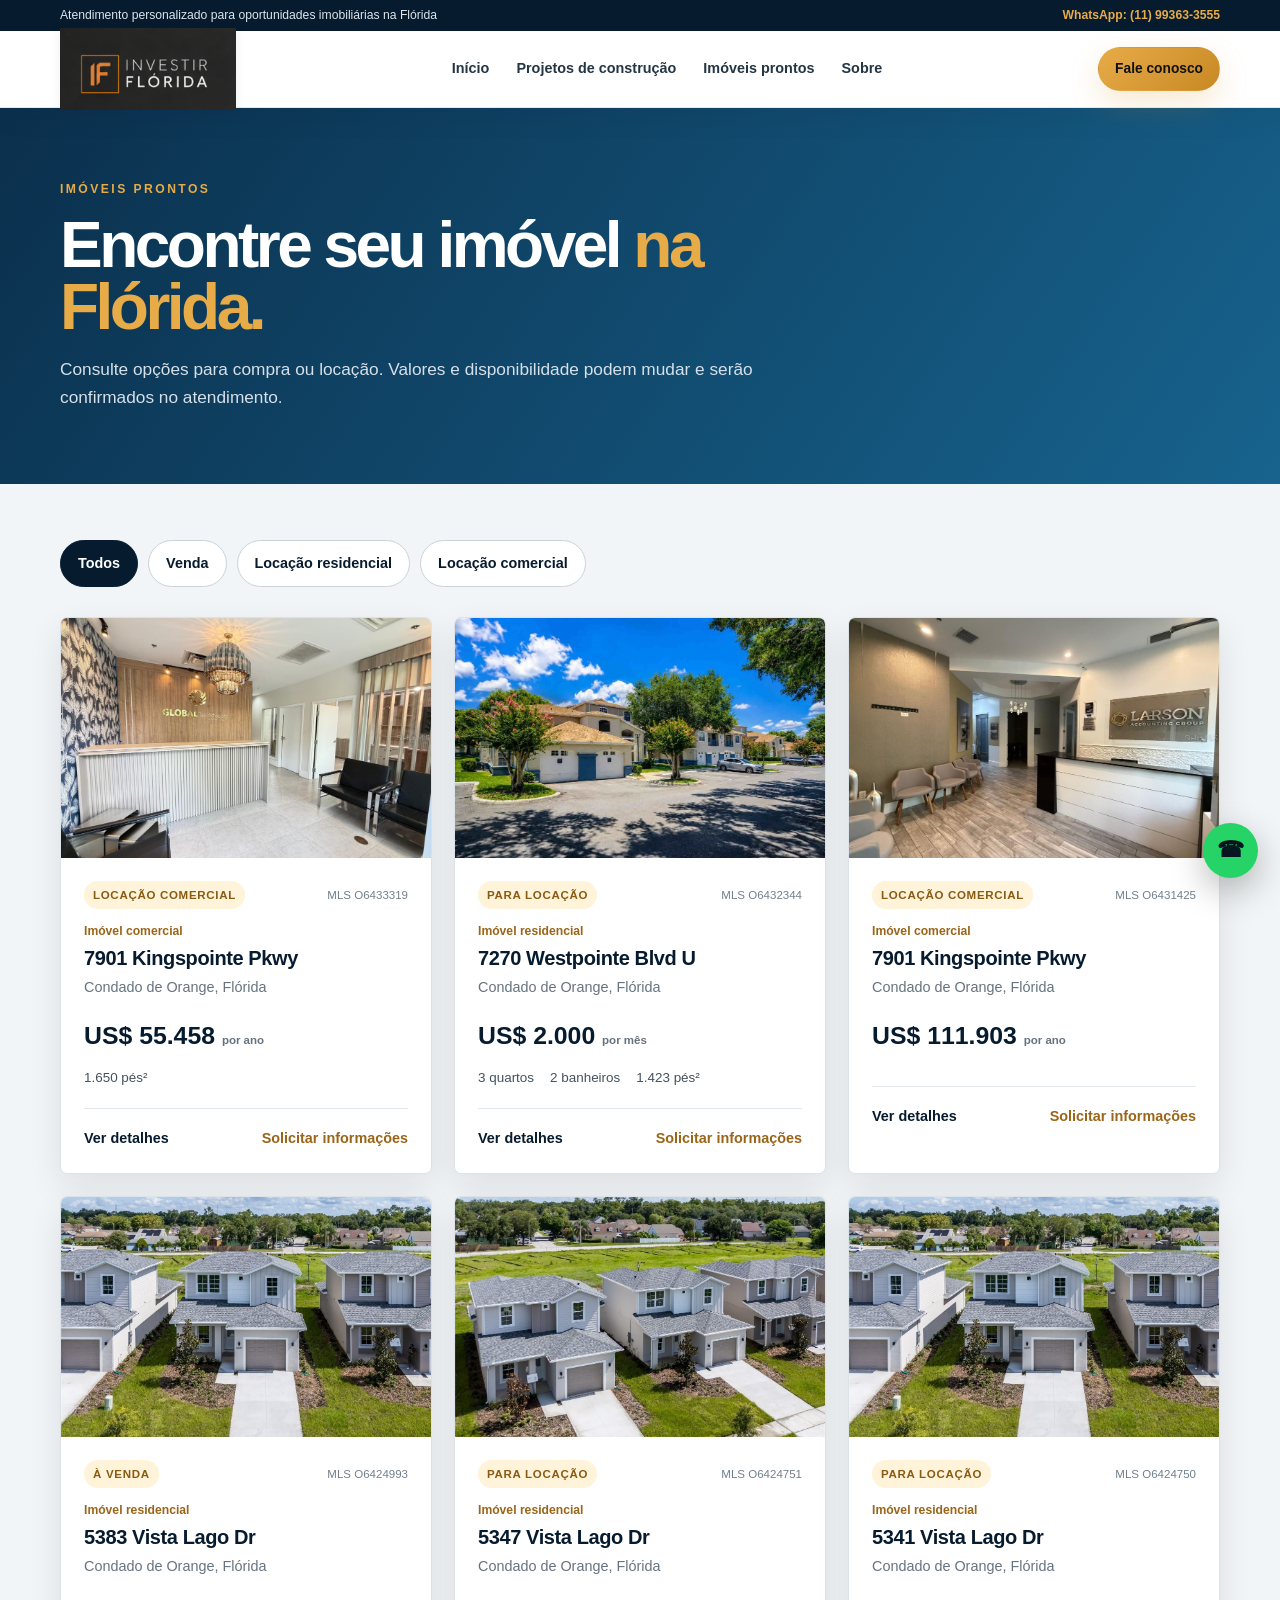
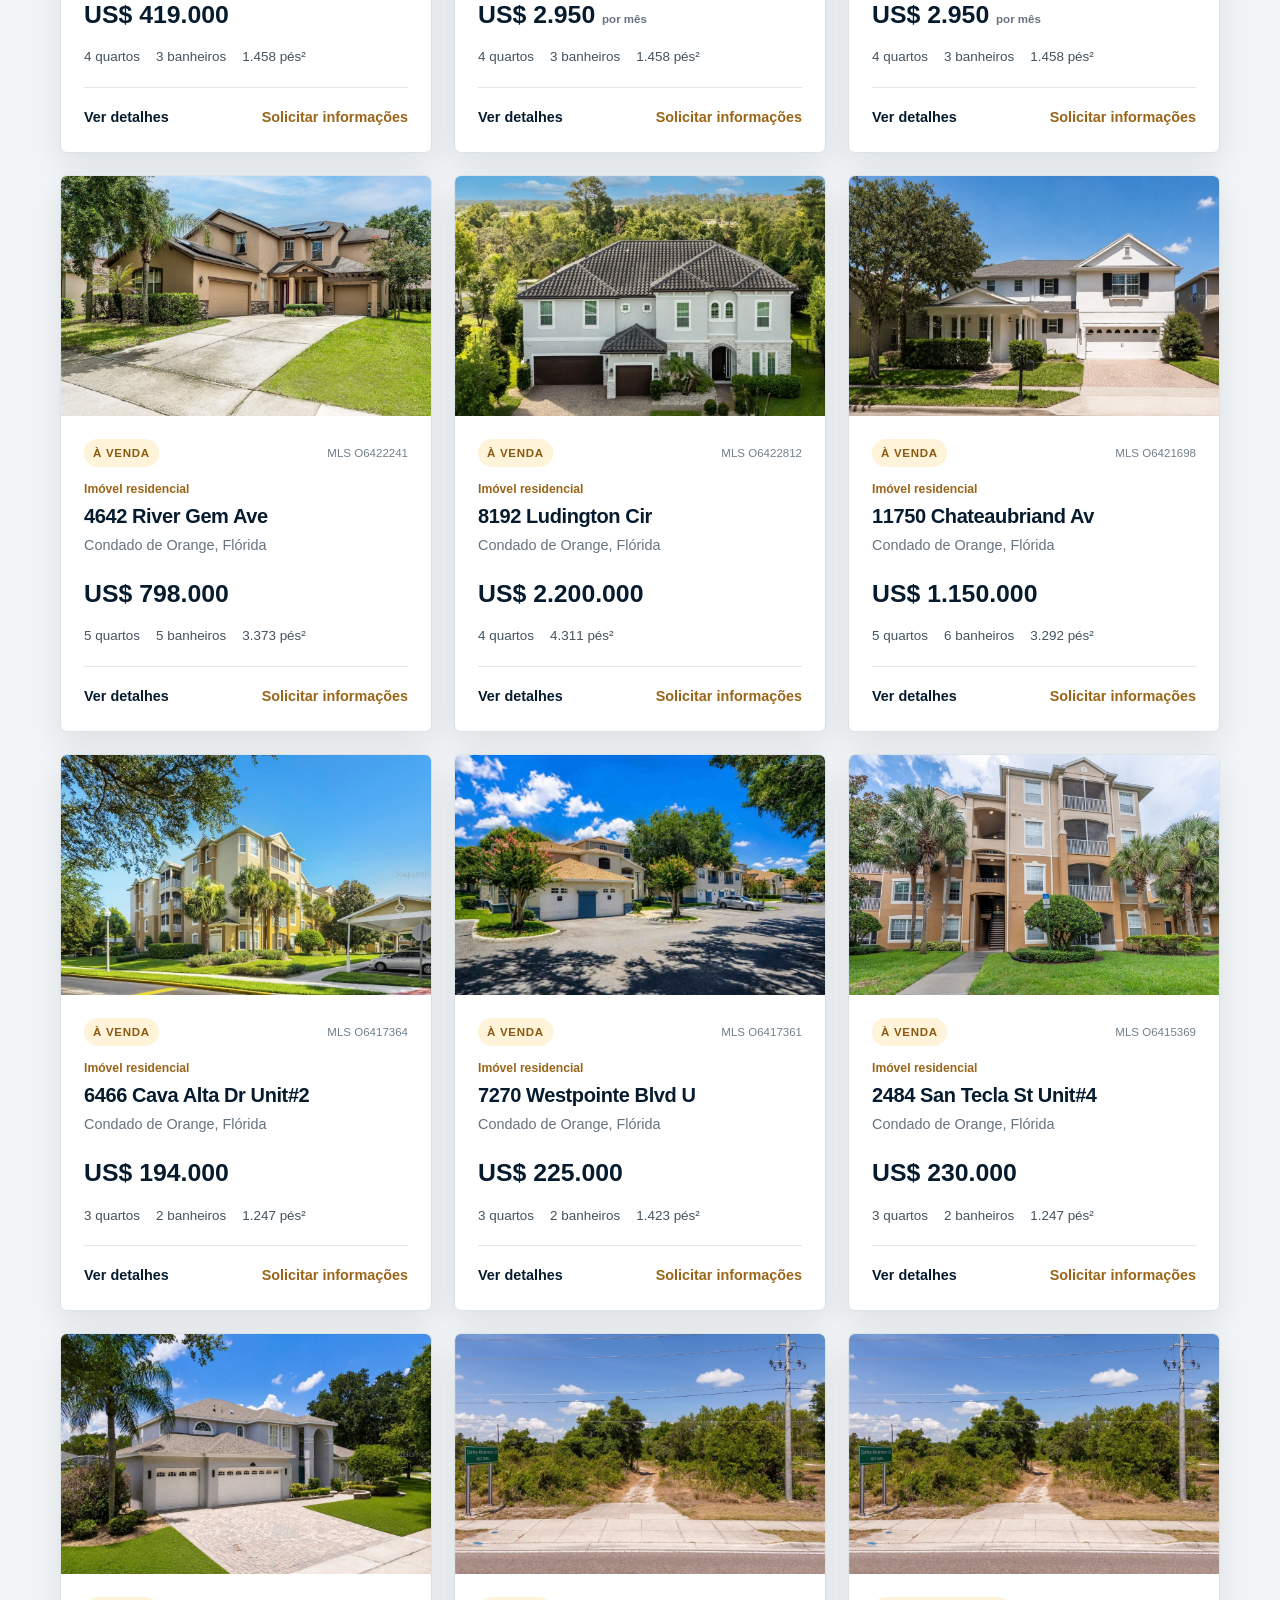
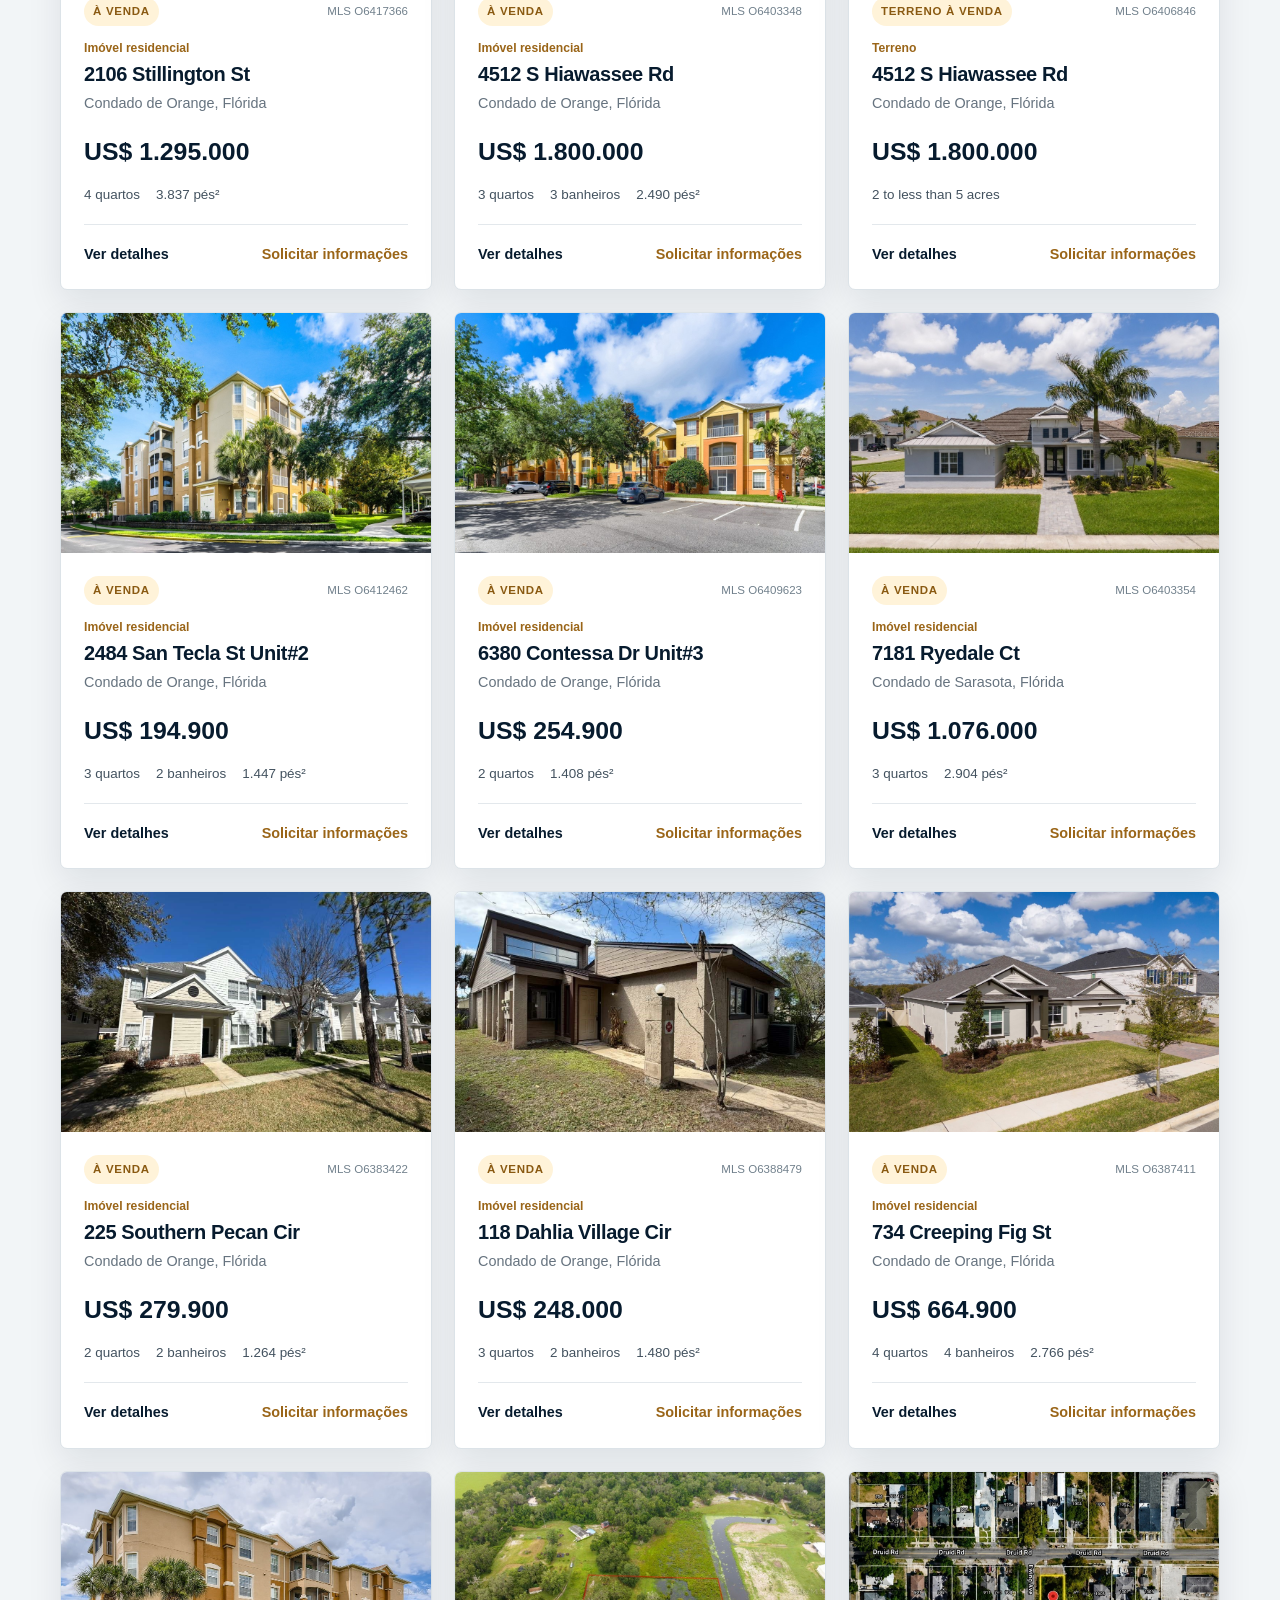
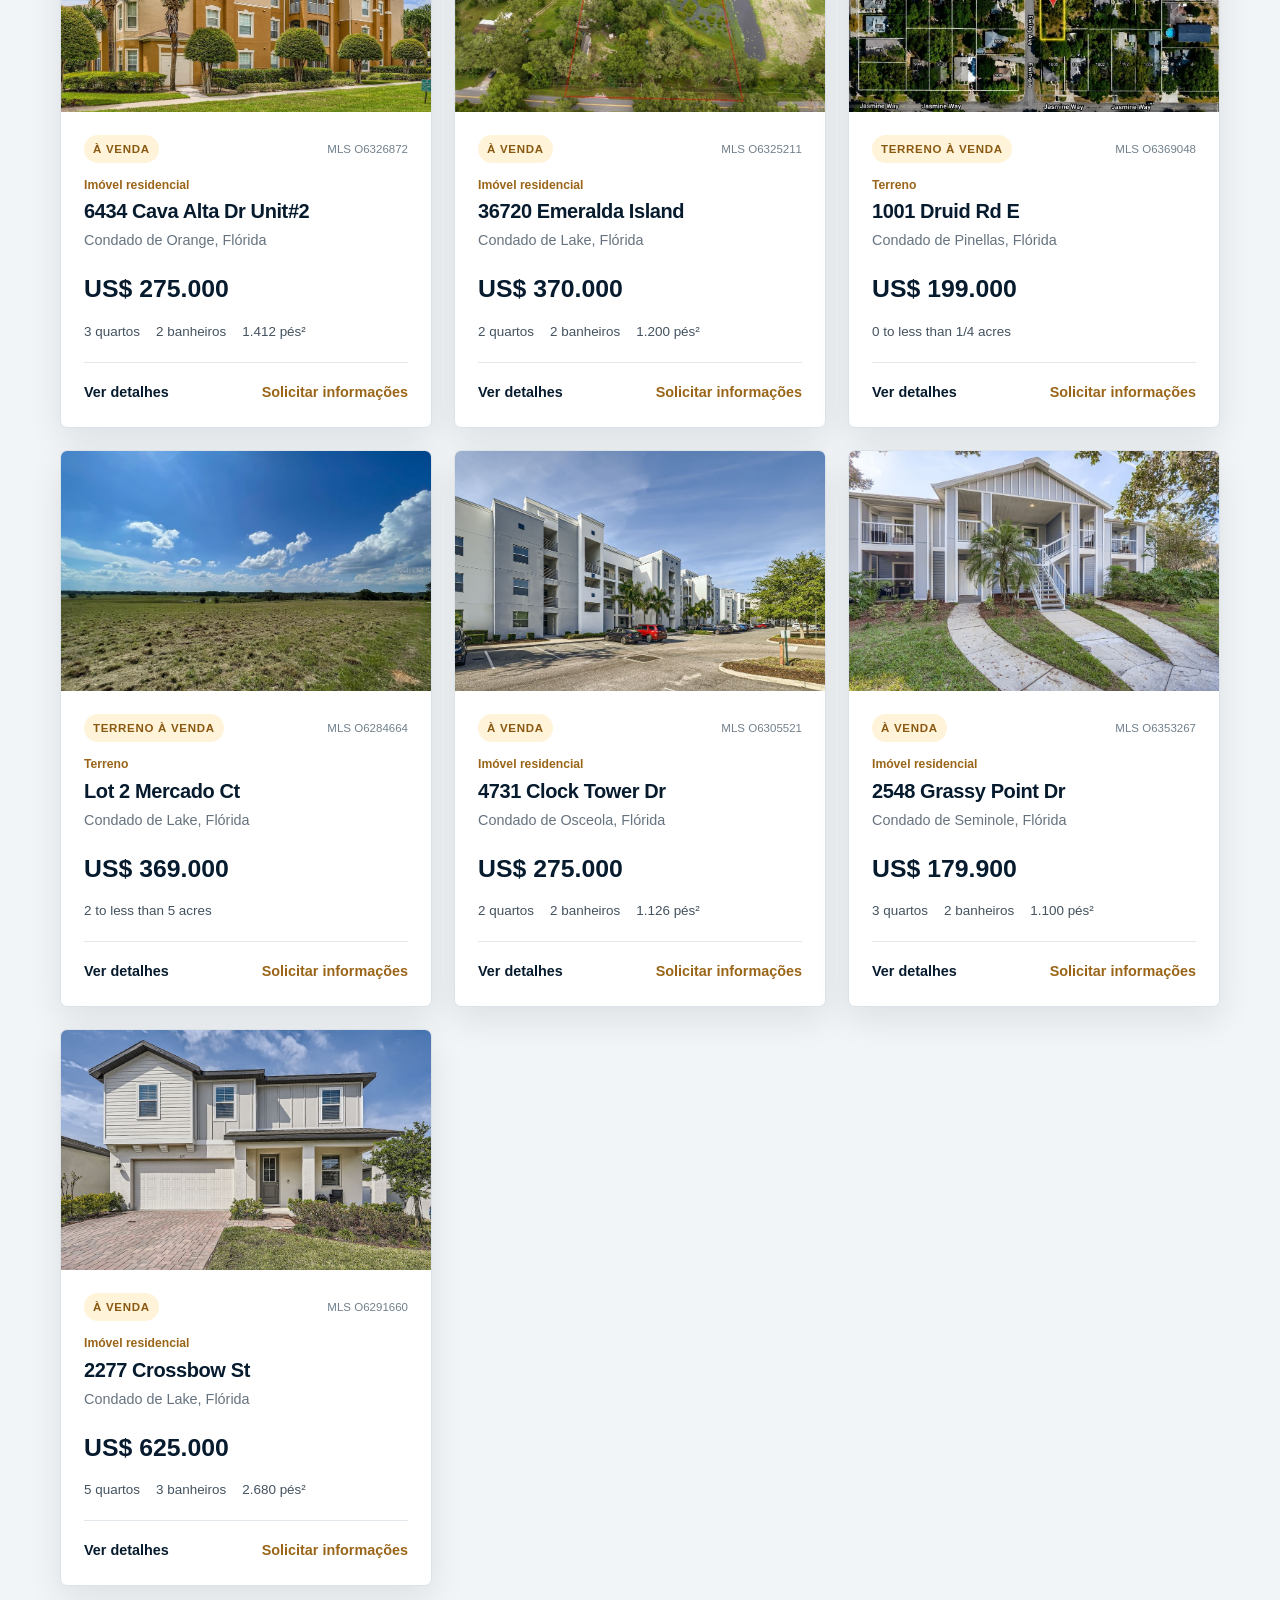
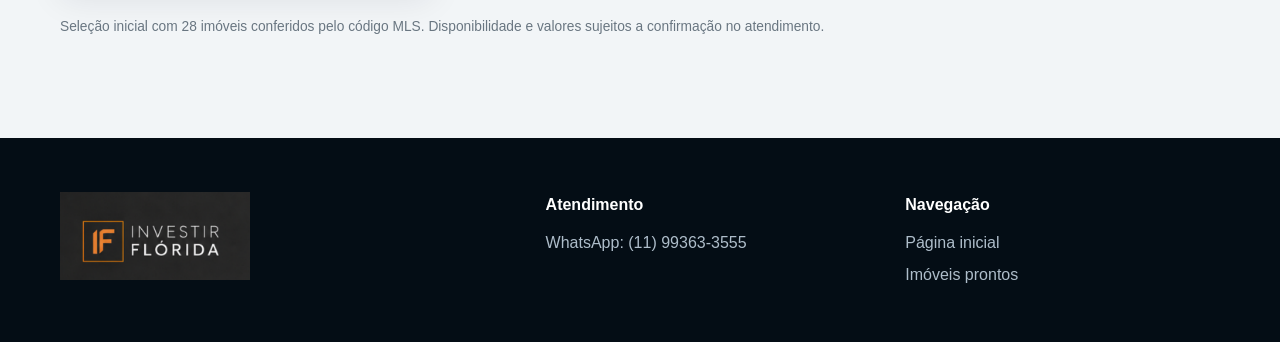
==== imoveis.html @ 742b7e4c "Add files via upload" ====
<!doctype html>
<html lang="pt-BR">
<head>
  <meta charset="utf-8">
  <meta name="viewport" content="width=device-width, initial-scale=1">
  <title>Imóveis na Flórida | Investir Flórida</title>
  <meta name="description" content="Seleção de imóveis para venda e locação na Flórida com atendimento personalizado em português.">
  <link rel="stylesheet" href="styles.css">
</head>
<body class="catalog-page">
  <header class="topbar">
    <div class="contact-strip">
      <div class="container">
        <span>Atendimento personalizado para oportunidades imobiliárias na Flórida</span>
        <a href="https://wa.me/5511993633555" target="_blank" rel="noopener">WhatsApp: (11) 99363-3555</a>
      </div>
    </div>
    <div class="container nav">
      <a class="brand" href="index.html" aria-label="Investir Flórida, início"><img src="assets/asset-01.png" alt="Investir Flórida"></a>
      <nav aria-label="Navegação principal">
        <a href="index.html">Início</a>
        <a href="index.html#4u">Projetos de construção</a>
        <a href="imoveis.html" aria-current="page">Imóveis prontos</a>
        <a href="index.html#sobre">Sobre</a>
      </nav>
      <a class="button button-small" href="https://wa.me/5511993633555?text=Ol%C3%A1%2C%20tenho%20interesse%20em%20um%20im%C3%B3vel%20na%20Fl%C3%B3rida." target="_blank" rel="noopener">Fale conosco</a>
    </div>
  </header>

  <main>
    <section class="catalog-hero">
      <div class="container">
        <p class="eyebrow">Imóveis prontos</p>
        <h1>Encontre seu imóvel <span>na Flórida.</span></h1>
        <p>Consulte opções para compra ou locação. Valores e disponibilidade podem mudar e serão confirmados no atendimento.</p>
      </div>
    </section>

    <section class="catalog-section">
      <div class="container">
        <div class="catalog-toolbar" aria-label="Filtros de imóveis">
          <button class="filter-button active" type="button" data-filter="all">Todos</button>
          <button class="filter-button" type="button" data-filter="venda">Venda</button>
          <button class="filter-button" type="button" data-filter="locacao">Locação residencial</button>
          <button class="filter-button" type="button" data-filter="comercial">Locação comercial</button>
        </div>

        <div class="property-grid" id="property-grid"></div>

        <p class="catalog-note">Seleção inicial com 28 imóveis conferidos pelo código MLS. Disponibilidade e valores sujeitos a confirmação no atendimento.</p>
      </div>
    </section>
  </main>

  <footer>
    <div class="container footer-grid">
      <img src="assets/asset-10.png" alt="Investir Flórida">
      <div><strong>Atendimento</strong><span>WhatsApp: (11) 99363-3555</span></div>
      <div><strong>Navegação</strong><a href="index.html">Página inicial</a><a href="imoveis.html">Imóveis prontos</a></div>
    </div>
  </footer>
  <a class="whatsapp-float" aria-label="Falar com a Investir Flórida pelo WhatsApp" href="https://wa.me/5511993633555?text=Ol%C3%A1%2C%20vim%20pelo%20cat%C3%A1logo%20da%20Investir%20Fl%C3%B3rida." target="_blank" rel="noopener">☎</a>
  <script src="catalog-data.js"></script>
  <script src="catalog.js"></script>
</body>
</html>
---- styles.css ----
:root{--navy:#071b2e;--navy-2:#0b2944;--ink:#111820;--soft:#f4f6f8;--gold:#c88924;--gold-light:#e7ab48;--white:#fff;--muted:#bdc8d3;--line:rgba(200,137,36,.32);--shadow:0 18px 55px rgba(7,27,46,.14)}
*{box-sizing:border-box;margin:0;padding:0}
html{scroll-behavior:smooth}
body{font-family:Inter,Segoe UI,Roboto,Arial,sans-serif;background:#fff;color:var(--ink);line-height:1.6;overflow-x:hidden}
a{text-decoration:none;color:inherit}
img{display:block;max-width:100%}
.container{width:min(1160px,92vw);margin:0 auto}
.topbar{position:fixed;inset:0 0 auto;z-index:50;background:#fff;border-bottom:1px solid #e6eaee;box-shadow:0 8px 28px rgba(7,27,46,.06)}
.contact-strip{background:var(--navy);color:#dce5ec;font-size:.76rem}
.contact-strip .container{min-height:31px;display:flex;align-items:center;justify-content:space-between;gap:20px}
.contact-strip a{color:var(--gold-light);font-weight:750}
.nav{height:76px;display:flex;align-items:center;justify-content:space-between;gap:30px}
.brand img{width:176px;filter:drop-shadow(0 2px 4px rgba(7,27,46,.08))}
nav{display:flex;gap:27px;color:#243544;font-size:.9rem;font-weight:650}
nav a:hover{color:var(--gold)}
.button{display:inline-flex;align-items:center;justify-content:center;border:1px solid transparent;border-radius:999px;padding:14px 22px;background:linear-gradient(135deg,var(--gold-light),var(--gold));color:#111;font-weight:800;box-shadow:0 12px 30px rgba(217,154,50,.22);transition:.2s}
.button:hover{transform:translateY(-2px);filter:brightness(1.05)}
.button-small{padding:10px 16px;font-size:.86rem}
.button-ghost{background:transparent;border-color:rgba(255,255,255,.35);color:#fff;box-shadow:none}
.hero{min-height:720px;display:flex;align-items:center;padding:165px 0 75px;background:linear-gradient(90deg,rgba(4,17,30,.76) 0%,rgba(4,17,30,.42) 48%,rgba(4,17,30,.05) 100%),url('assets/hero-sunny.png') center/cover}
.hero-layout{display:grid;grid-template-columns:minmax(0,1.45fr) minmax(280px,.55fr);align-items:center;gap:42px}
.hero-content{color:#fff}
.eyebrow{color:var(--gold-light);font-size:.76rem;font-weight:850;letter-spacing:.2em;text-transform:uppercase;margin-bottom:16px}
h1{max-width:720px;font-size:clamp(3rem,5.9vw,5.45rem);letter-spacing:-.055em;line-height:.96;margin-bottom:24px}
h1 span,h2 span{color:var(--gold-light)}
.hero-lead{max-width:690px;color:#d6e0e9;font-size:clamp(1.05rem,2vw,1.3rem)}
.hero-actions{display:flex;gap:14px;flex-wrap:wrap;margin-top:32px}
.trust-line{display:flex;gap:18px;flex-wrap:wrap;margin-top:38px;color:#d8e0e7;font-size:.84rem}
.trust-line span{display:flex;align-items:center;gap:9px}
.trust-line span:before{content:'✓';color:var(--gold-light);font-weight:900}
.opportunity-box{width:100%;max-width:315px;justify-self:end;background:rgba(255,255,255,.88);color:var(--ink);padding:18px;border-radius:5px;box-shadow:0 12px 30px rgba(0,0,0,.16);border-top:2px solid var(--gold)}
.box-kicker{color:var(--gold);font-size:.72rem;font-weight:850;letter-spacing:.14em;text-transform:uppercase;margin-bottom:6px}
.opportunity-box h2{font-size:1.3rem;line-height:1.08;letter-spacing:-.025em;margin-bottom:5px;color:var(--navy)}
.opportunity-box>p:not(.box-kicker){font-size:.76rem;line-height:1.4;color:#62707c}
.opportunity-links{display:grid;gap:6px;margin:13px 0 11px}
.opportunity-links a{position:relative;display:grid;padding:9px 34px 9px 11px;border:1px solid #dce3e8;border-radius:4px;background:rgba(248,250,251,.9);transition:.2s}
.opportunity-links a:hover{border-color:var(--gold);background:#fff}
.opportunity-links span{font-size:.84rem;font-weight:800;color:var(--navy)}
.opportunity-links small{font-size:.64rem;color:#687783;margin-top:1px}
.opportunity-links b{position:absolute;right:16px;top:50%;transform:translateY(-50%);color:var(--gold);font-size:1.15rem}
.box-button{width:100%;border-radius:4px;padding:10px 14px;font-size:.82rem}
.section{padding:104px 0}
.section h2{font-size:clamp(2.25rem,4.5vw,4.6rem);line-height:1;letter-spacing:-.045em;max-width:900px;margin-bottom:22px}
.section-lead{max-width:780px;color:#596675;font-size:1.08rem}
.path-grid{display:grid;grid-template-columns:1fr 1fr;gap:24px;margin-top:48px}
.path-card{position:relative;min-height:520px;padding:42px;border-radius:8px;overflow:hidden;color:#fff;box-shadow:var(--shadow);display:flex;flex-direction:column;align-items:flex-start}
.path-card:before{content:'';position:absolute;inset:0;z-index:-1;background:linear-gradient(180deg,rgba(5,19,32,.06),rgba(5,19,32,.78))}
.path-project{background:url('assets/asset-02.jpg') center/cover}
.path-ready{background:url('assets/hero-sunny.png') center/cover}
.path-ready{align-items:center;text-align:center}
.path-ready:before{background:linear-gradient(180deg,rgba(5,19,32,.16),rgba(5,19,32,.9))}
.path-ready p,.path-ready ul{color:#fff;text-shadow:0 1px 3px rgba(0,0,0,.5)}
.path-ready ul{text-align:left}
.path-number{font-size:.82rem;border:1px solid rgba(255,255,255,.35);padding:8px 11px;border-radius:50%;margin-bottom:auto}
.card-label{color:var(--gold-light);text-transform:uppercase;font-weight:800;letter-spacing:.13em;font-size:.74rem;margin-bottom:10px}
.path-card h3{font-size:clamp(1.7rem,3vw,2.5rem);line-height:1.05;margin-bottom:14px}
.path-card p{color:#d9e0e6}
.path-card ul{list-style:none;margin:19px 0 24px;color:#eef3f7}
.path-card li{margin:7px 0}
.path-card li:before{content:'✓';color:var(--gold-light);margin-right:9px}
.text-link{font-weight:850;color:var(--gold-light)}
.text-link span{margin-left:7px}
.dark-section{background:linear-gradient(135deg,#0a2f4d,#14577d);color:#fff}
.split{display:grid;grid-template-columns:1fr 1fr;gap:72px;align-items:center}
.dark-section .section-lead{color:#cad5df;margin-bottom:30px}
.cycle-list{display:grid;gap:12px}
.cycle-list>div{display:grid;grid-template-columns:50px 1fr;gap:17px;padding:20px;border:1px solid rgba(255,255,255,.12);background:rgba(255,255,255,.05);border-radius:5px}
.cycle-list b{color:var(--gold-light)}
.cycle-list span{color:#becbd7}
.cycle-list strong{display:block;color:#fff;margin-bottom:3px}
.evidence{background:#f3f5f6}
.stats{display:grid;grid-template-columns:repeat(4,1fr);gap:16px;margin-top:42px}
.stats>div{padding:30px 22px;background:#fff;border-radius:5px;border:1px solid #dde3e8}
.stats strong{display:block;color:var(--navy);font-size:clamp(2rem,3vw,3.1rem);line-height:1;margin-bottom:9px}
.stats span{color:#5e6b77}
.source-note{color:#6c7780;font-size:.83rem;margin-top:22px;max-width:900px}
.models-section{background:var(--navy);color:#fff}
.models{display:grid;grid-template-columns:repeat(4,1fr);gap:17px;margin-top:44px}
.models article{overflow:hidden;border-radius:5px;background:#102b43;border:1px solid rgba(255,255,255,.1)}
.models img{width:100%;height:205px;object-fit:cover}
.models article div{padding:20px}
.models h3{font-size:1.2rem}
.models p{color:#aebdca;font-size:.9rem}
.models-section .source-note{color:#aab8c4}
.ready-section{background:#fff}
.ready-split{grid-template-columns:1.04fr .96fr}
.ready-image{min-height:610px;border-radius:6px;background:linear-gradient(180deg,transparent 45%,rgba(4,17,30,.55)),url('assets/asset-02.jpg') center/cover;box-shadow:var(--shadow)}
.purpose-grid{display:grid;grid-template-columns:1fr 1fr;gap:10px;margin:27px 0}
.purpose-grid span{padding:14px 16px;border:1px solid #dce3e8;border-radius:4px;font-weight:750;color:var(--navy)}
.availability{font-size:.9rem;color:#65717c;border-left:3px solid var(--gold);padding-left:14px;margin-bottom:27px}
.ready-contact{display:inline-flex;align-items:center;padding:12px 2px;color:var(--navy)}
.catalog-page{background:#f2f5f7}
.catalog-hero{padding:180px 0 72px;background:linear-gradient(125deg,#0a2d49,#17638e);color:#fff}
.catalog-hero h1{font-size:clamp(2.7rem,5vw,4.9rem);margin-bottom:18px}
.catalog-hero h1 span{color:var(--gold-light)}
.catalog-hero>div>p:last-child{max-width:720px;color:#d6e0e9;font-size:1.08rem}
.catalog-section{padding:56px 0 100px}
.catalog-toolbar{display:flex;gap:10px;flex-wrap:wrap;margin-bottom:30px}
.filter-button{appearance:none;border:1px solid #cad3db;background:#fff;color:var(--navy);border-radius:999px;padding:11px 17px;font:inherit;font-size:.9rem;font-weight:750;cursor:pointer}
.filter-button:hover,.filter-button.active{background:var(--navy);border-color:var(--navy);color:#fff}
.property-grid{display:grid;grid-template-columns:repeat(3,1fr);gap:22px}
.property-card{overflow:hidden;background:#fff;border:1px solid #dce3e8;border-radius:7px;box-shadow:0 13px 35px rgba(7,27,46,.09)}
.property-card[hidden]{display:none}
.property-image-link{display:block;overflow:hidden}
.property-image-link img{width:100%;height:240px;object-fit:cover;background:#dfe5e9;transition:transform .25s ease}
.property-image-link:hover img{transform:scale(1.025)}
.property-content{padding:23px}
.property-topline{display:flex;align-items:center;justify-content:space-between;gap:14px;margin-bottom:13px}
.property-topline span{color:#8a5a12;background:#fff3d9;border-radius:999px;padding:5px 9px;font-size:.72rem;font-weight:850;text-transform:uppercase;letter-spacing:.06em}
.property-topline small{color:#71808c;font-size:.72rem}
.property-content h2{color:var(--navy);font-size:1.25rem;line-height:1.15;letter-spacing:-.02em;margin-bottom:6px}
.property-type{color:#9a6518;font-size:.76rem;font-weight:750;margin-bottom:5px}
.property-location{color:#66737f;font-size:.9rem}
.property-price{color:var(--navy);font-size:1.55rem;font-weight:850;margin:17px 0 12px}
.property-price small{font-size:.72rem;font-weight:650;color:#66737f}
.property-content ul{display:flex;gap:8px 16px;flex-wrap:wrap;list-style:none;color:#43525f;font-size:.84rem;padding-bottom:19px;border-bottom:1px solid #e3e8ec}
.property-content a{display:inline-flex;color:#9a6518;font-weight:850;font-size:.9rem}
.property-content a:hover{color:var(--navy)}
.property-actions{display:flex;align-items:center;justify-content:space-between;gap:16px;margin-top:18px}
.property-actions .details-link{color:var(--navy)}
.property-detail-main{padding:155px 0 90px;min-height:75vh}
.back-link{display:inline-flex;margin:0 0 24px;color:#526270;font-weight:750}
.back-link:hover{color:var(--gold)}
.detail-layout{display:grid;grid-template-columns:minmax(0,1.15fr) minmax(340px,.85fr);gap:42px;align-items:start}
.detail-gallery{background:#fff;border:1px solid #dce3e8;border-radius:8px;overflow:hidden;box-shadow:var(--shadow)}
.detail-gallery img{width:100%;height:min(560px,55vw);min-height:420px;object-fit:cover;background:#dfe5e9}
.detail-gallery p{padding:15px 20px;color:#6b7883;font-size:.85rem;border-top:1px solid #e4e9ed}
.detail-content{background:#fff;border:1px solid #dce3e8;border-radius:8px;padding:34px;box-shadow:0 13px 35px rgba(7,27,46,.08)}
.detail-content h1{color:var(--navy);font-size:clamp(2rem,4vw,3.25rem);line-height:1.04;letter-spacing:-.04em;margin:5px 0 9px}
.detail-content h2{color:var(--navy);font-size:1.12rem;margin:24px 0 12px}
.detail-price{color:var(--navy);font-size:2rem;font-weight:850;margin:22px 0}
.detail-price small{font-size:.78rem;color:#66737f}
.detail-specs{display:flex;flex-wrap:wrap;gap:9px;list-style:none}
.detail-specs li{padding:10px 13px;background:#f2f5f7;border:1px solid #dce3e8;border-radius:4px;color:#394b59}
.detail-note{font-size:.85rem;color:#697681;border-left:3px solid var(--gold);padding-left:13px;margin:24px 0}
.detail-contact{width:100%;border-radius:5px}
.detail-empty{background:#fff;border:1px solid #dce3e8;border-radius:8px;padding:50px;text-align:center}
.detail-empty h1{color:var(--navy);font-size:2.5rem;margin-bottom:10px}
.detail-empty .button{margin-top:25px}
.catalog-note{margin-top:30px;color:#697681;font-size:.86rem}
.about-section{background:#eef2f4}
.about-note{margin-top:22px;color:#3d4c59;font-weight:650}
.principles{display:grid;gap:14px}
.principles div{background:#fff;border:1px solid #dce3e8;border-radius:5px;padding:24px}
.principles strong{color:var(--navy);font-size:1.08rem}
.principles p{color:#64717d;margin-top:5px}
.partner-section{background:#0a2136;color:#fff;padding:70px 0}
.partner-box{display:grid;grid-template-columns:1fr auto;align-items:center;gap:50px}
.partner-box h2{font-size:clamp(2rem,4vw,3.5rem)}
.partner-box p:not(.eyebrow){color:#bdcad5;max-width:760px}
.final-cta{text-align:center;background:linear-gradient(135deg,#122f49,#061a2d);color:#fff}
.final-cta h2{margin-left:auto;margin-right:auto}
.final-cta>div>p:not(.eyebrow){color:#cbd7e0}
.centered{justify-content:center}
.legal-note{background:#071521;color:#9fb0bf;padding:28px 0;font-size:.78rem}
footer{background:#040d15;color:#aebdca;padding:54px 0}
.footer-grid{display:grid;grid-template-columns:1.4fr 1fr 1fr;gap:45px;align-items:start}
.footer-grid>img{width:190px}
.footer-grid div{display:grid;gap:7px}
.footer-grid strong{color:#fff;margin-bottom:5px}
.footer-grid a:hover{color:var(--gold-light)}
.whatsapp-float{position:fixed;right:22px;bottom:22px;width:55px;height:55px;border-radius:50%;display:grid;place-items:center;background:#25d366;color:#071521;font-size:1.35rem;font-weight:900;z-index:45;box-shadow:0 12px 35px rgba(0,0,0,.28)}
@media(max-width:1000px){.hero-layout{grid-template-columns:1fr;gap:40px}.opportunity-box{max-width:315px;justify-self:end}.hero{padding-top:180px}.contact-strip span{display:none}.contact-strip .container{justify-content:flex-end}}
@media(max-width:1000px){.property-grid{grid-template-columns:repeat(2,1fr)}}
@media(max-width:900px){nav{display:none}.nav .button-small{display:none}.path-grid,.split,.ready-split,.partner-box,.detail-layout{grid-template-columns:1fr}.stats,.models{grid-template-columns:1fr 1fr}.path-card{min-height:480px}.partner-box{gap:25px}.ready-image{min-height:430px}.footer-grid{grid-template-columns:1fr 1fr}.footer-grid>img{grid-column:1/-1}.detail-gallery img{height:min(560px,72vw)}}
@media(max-width:580px){.contact-strip{display:none}.nav{height:72px}.section{padding:76px 0}.hero{min-height:auto;padding:125px 0 54px;background-position:62% center}.brand img{width:158px}.hero-layout{gap:28px}.trust-line{display:grid;gap:8px;margin-top:30px}.opportunity-box{max-width:315px;padding:18px}.opportunity-box h2{font-size:1.3rem}.path-card{padding:28px;min-height:510px}.stats,.models,.property-grid{grid-template-columns:1fr}.purpose-grid{grid-template-columns:1fr}.footer-grid{grid-template-columns:1fr}.hero-actions .button{width:100%}.whatsapp-float{right:15px;bottom:15px}.catalog-hero{padding:125px 0 52px}.catalog-section{padding:35px 0 75px}.catalog-toolbar{gap:7px}.filter-button{padding:9px 12px;font-size:.8rem}.property-image-link img{height:225px}.property-actions{align-items:flex-start;flex-direction:column}.property-detail-main{padding:105px 0 65px}.detail-gallery img{height:68vw;min-height:260px}.detail-content{padding:25px 20px}.detail-content h1{font-size:2.15rem}}
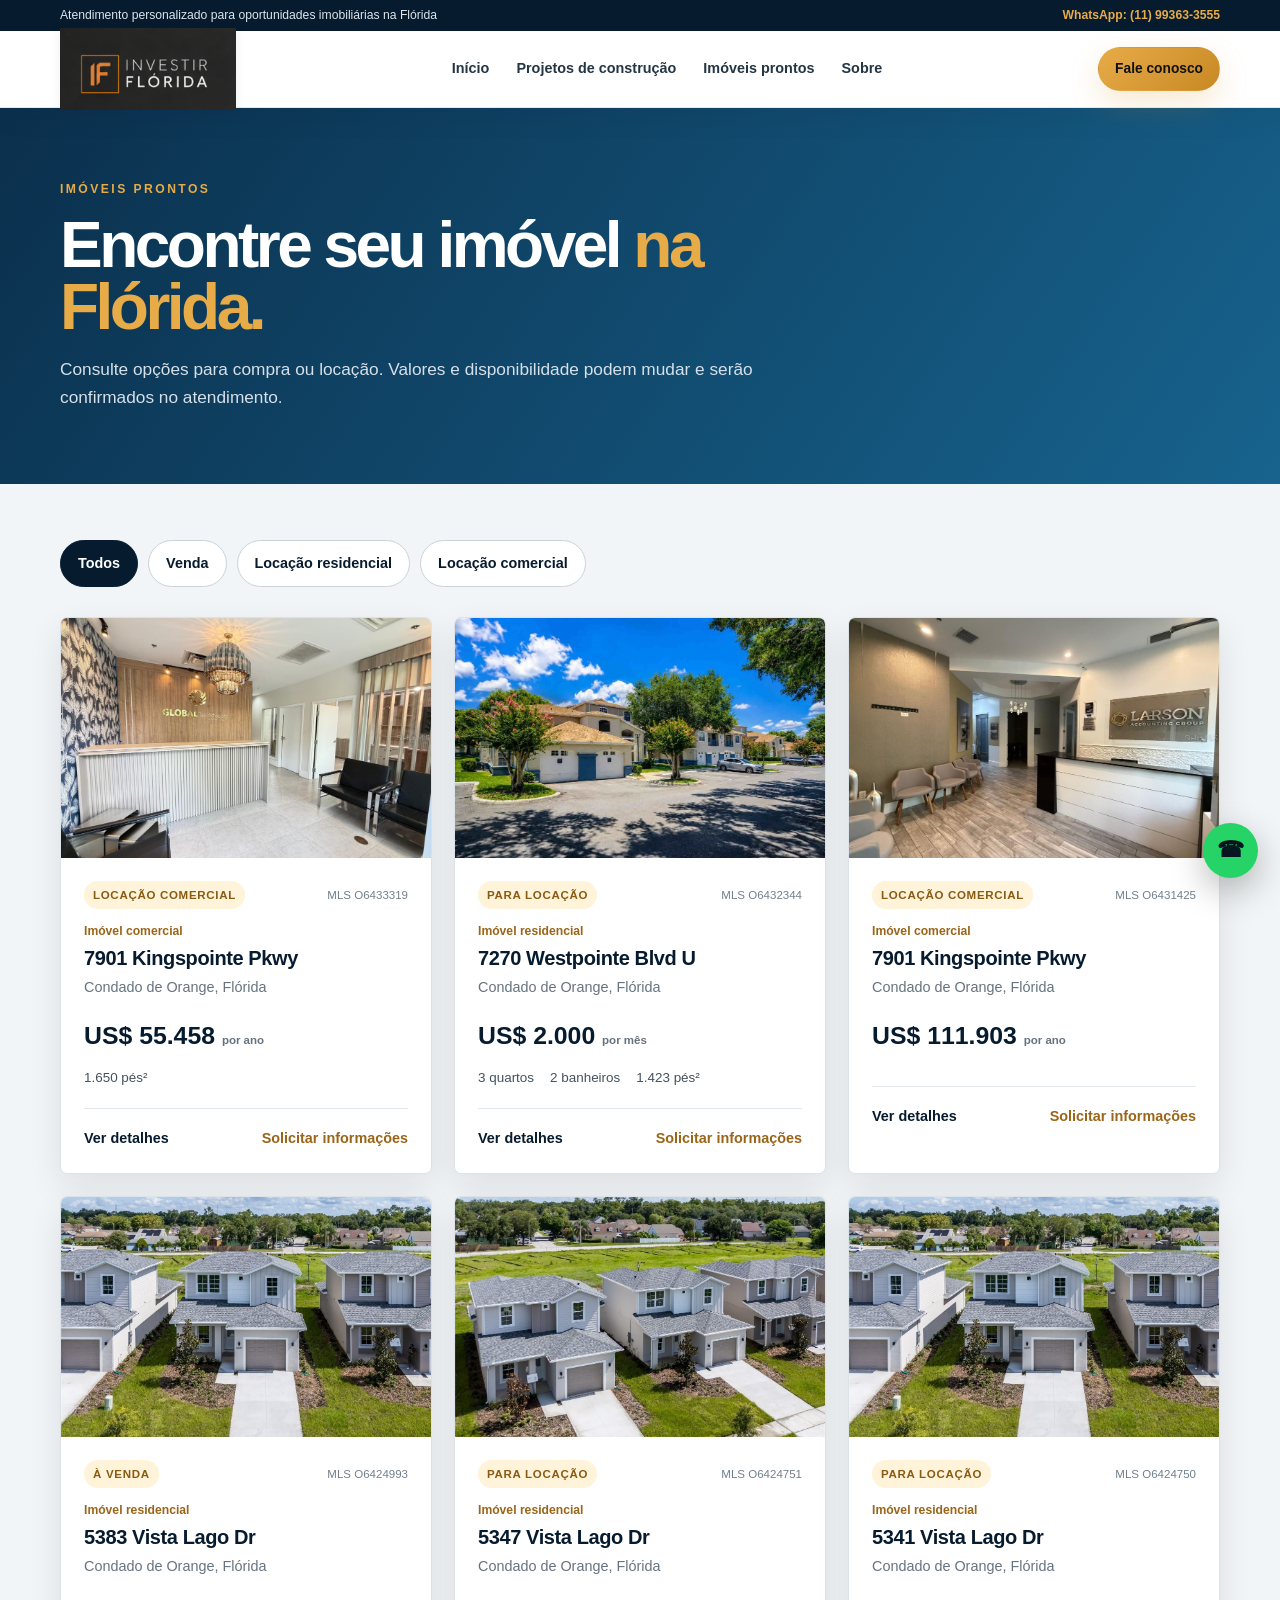
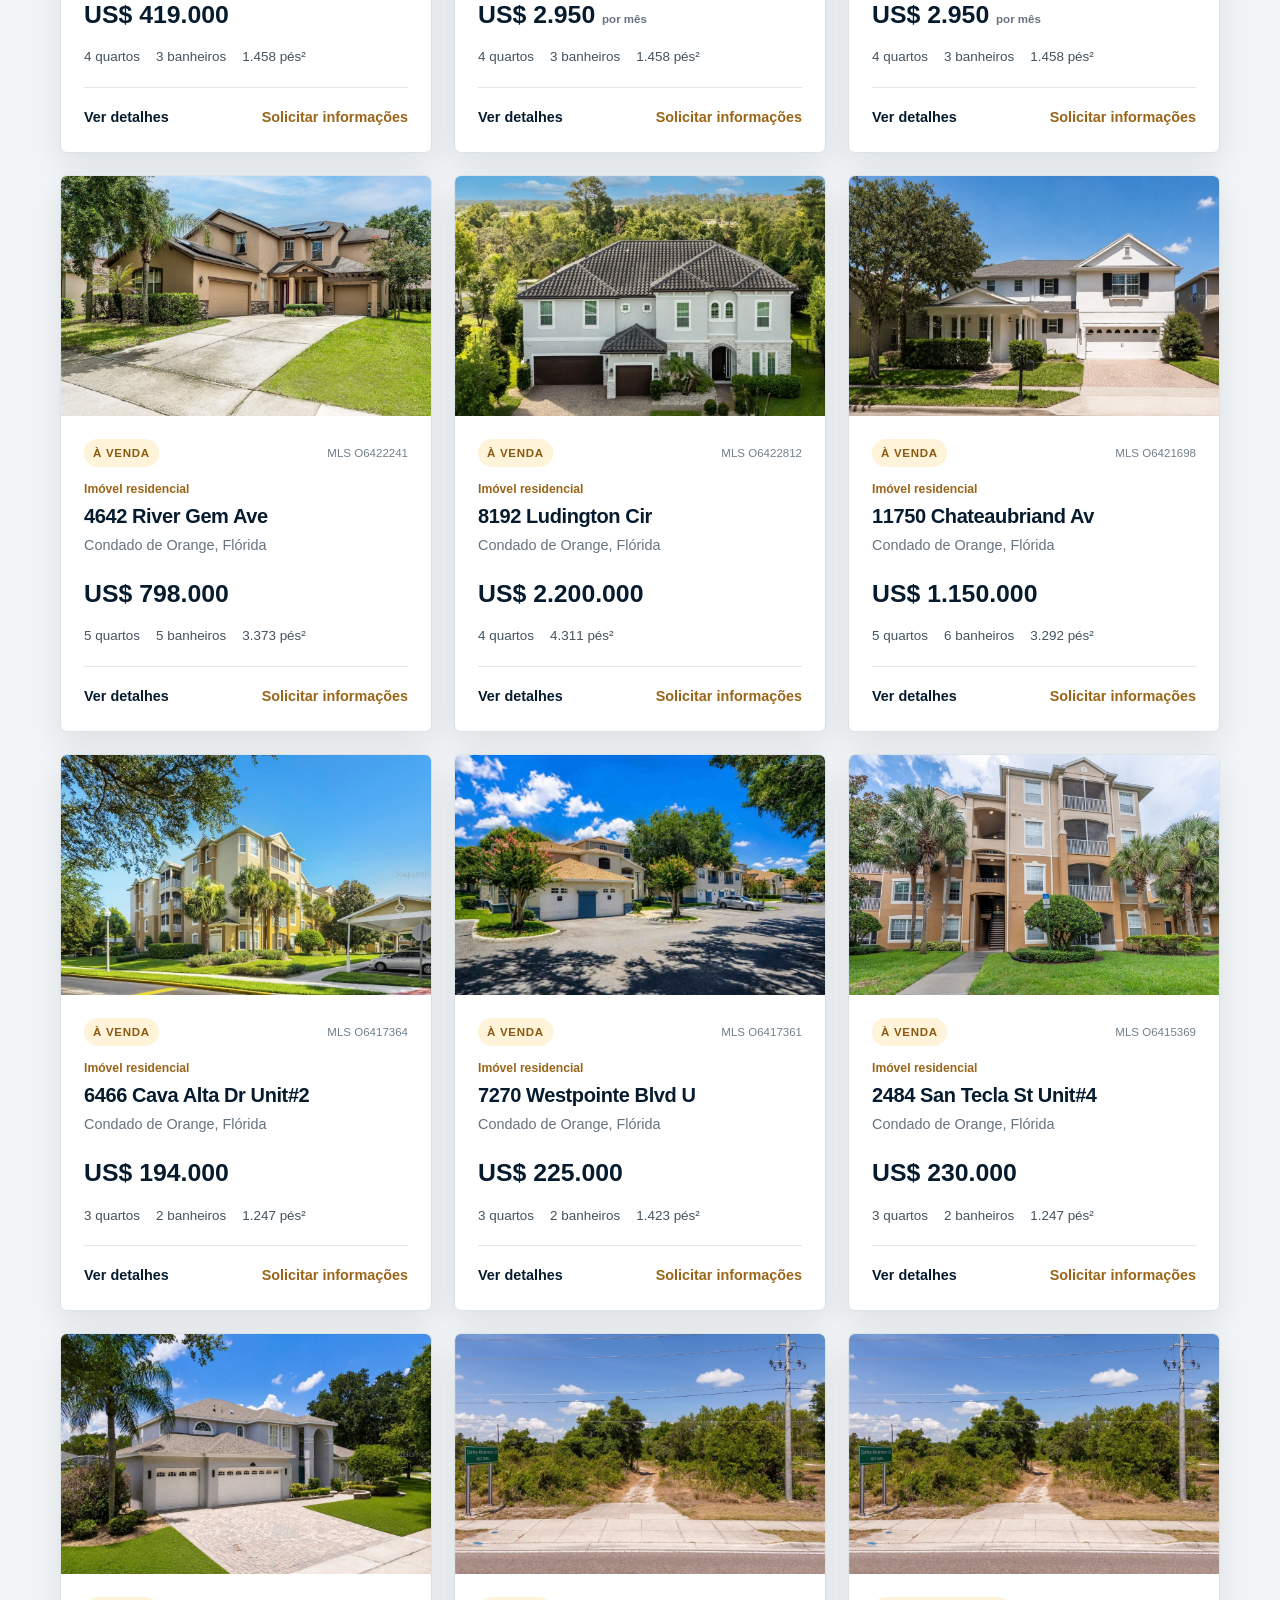
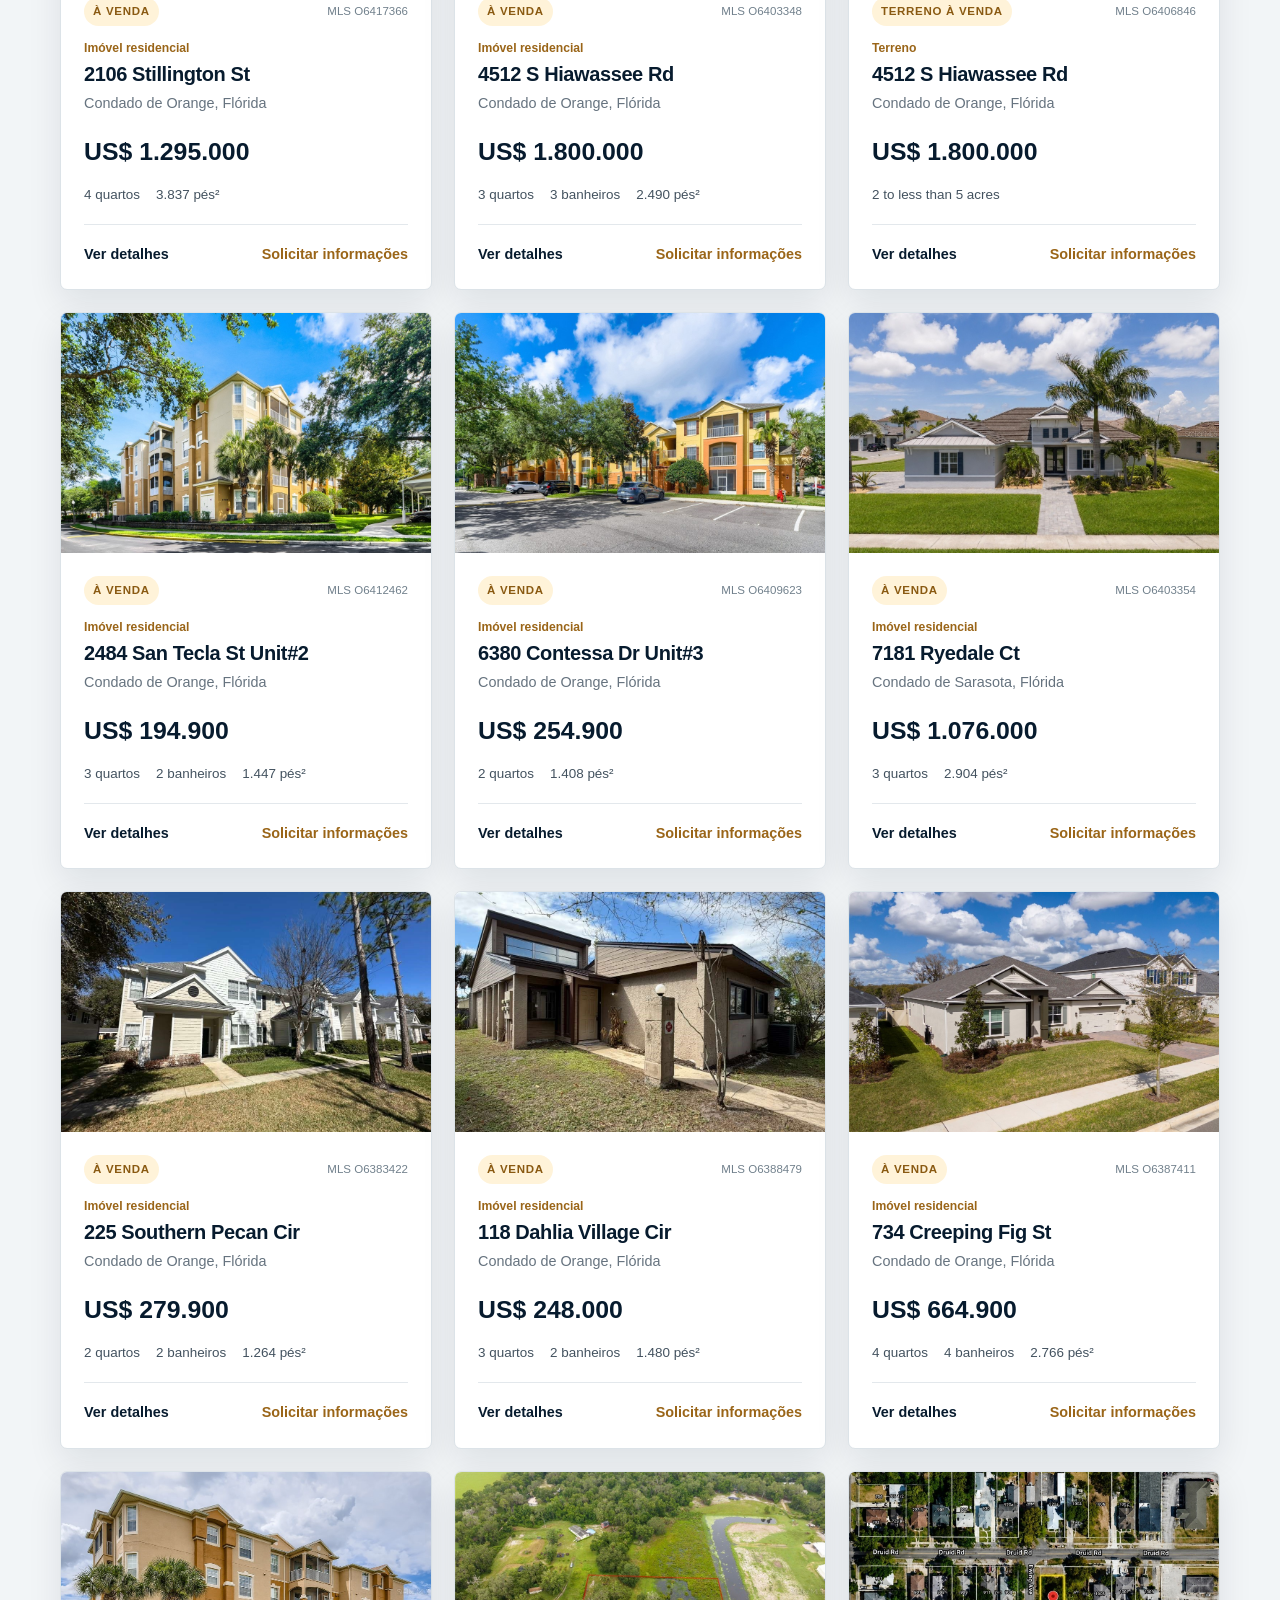
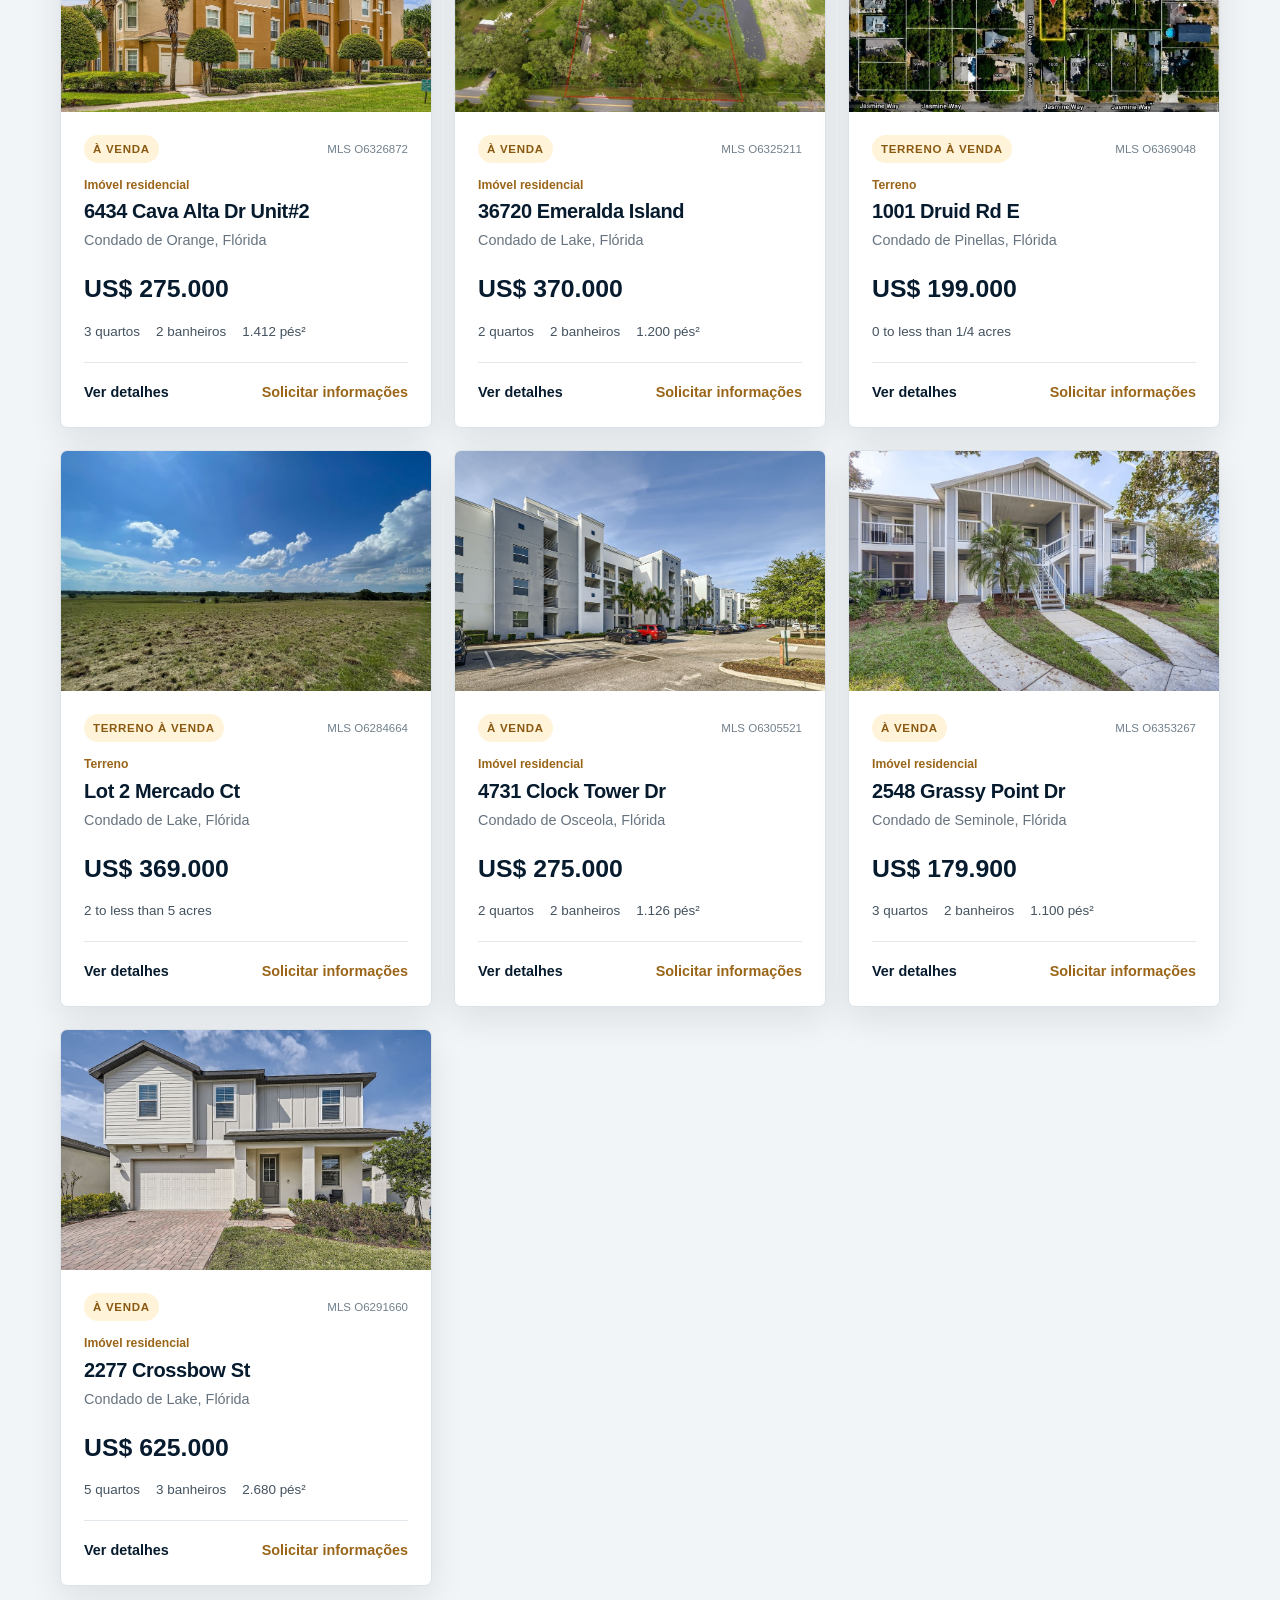
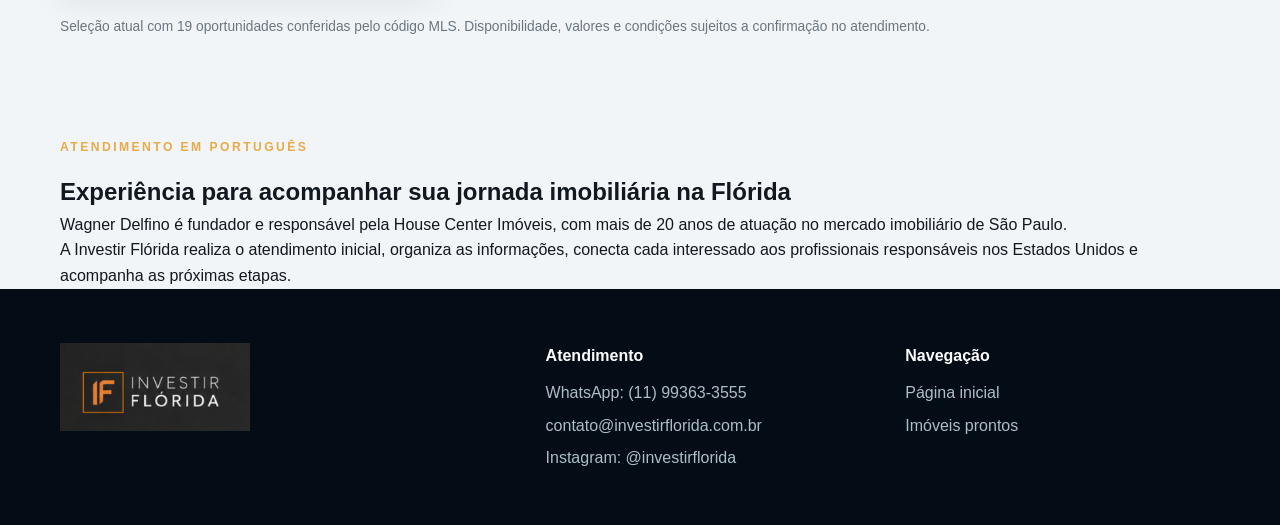
==== commit a203e243: "Atualiza imoveis.html para versão aprovada do catálogo" ====
--- a/imoveis.html
+++ b/imoveis.html
@@ -47,7 +47,20 @@
 
         <div class="property-grid" id="property-grid"></div>
 
-        <p class="catalog-note">Seleção inicial com 28 imóveis conferidos pelo código MLS. Disponibilidade e valores sujeitos a confirmação no atendimento.</p>
+        <p class="catalog-note">Seleção atual com 19 oportunidades conferidas pelo código MLS. Disponibilidade, valores e condições sujeitos a confirmação no atendimento.</p>
+      </div>
+    </section>
+
+    <section class="catalog-credibility" aria-labelledby="credibility-title">
+      <div class="container credibility-layout">
+        <div>
+          <p class="eyebrow">Atendimento em português</p>
+          <h2 id="credibility-title">Experiência para acompanhar sua jornada imobiliária na Flórida</h2>
+        </div>
+        <div>
+          <p>Wagner Delfino é fundador e responsável pela House Center Imóveis, com mais de 20 anos de atuação no mercado imobiliário de São Paulo.</p>
+          <p>A Investir Flórida realiza o atendimento inicial, organiza as informações, conecta cada interessado aos profissionais responsáveis nos Estados Unidos e acompanha as próximas etapas.</p>
+        </div>
       </div>
     </section>
   </main>
@@ -55,7 +68,7 @@
   <footer>
     <div class="container footer-grid">
       <img src="assets/asset-10.png" alt="Investir Flórida">
-      <div><strong>Atendimento</strong><span>WhatsApp: (11) 99363-3555</span></div>
+      <div><strong>Atendimento</strong><span>WhatsApp: (11) 99363-3555</span><a href="mailto:contato@investirflorida.com.br">contato@investirflorida.com.br</a><a href="https://www.instagram.com/investirflorida/" target="_blank" rel="noopener">Instagram: @investirflorida</a></div>
       <div><strong>Navegação</strong><a href="index.html">Página inicial</a><a href="imoveis.html">Imóveis prontos</a></div>
     </div>
   </footer>
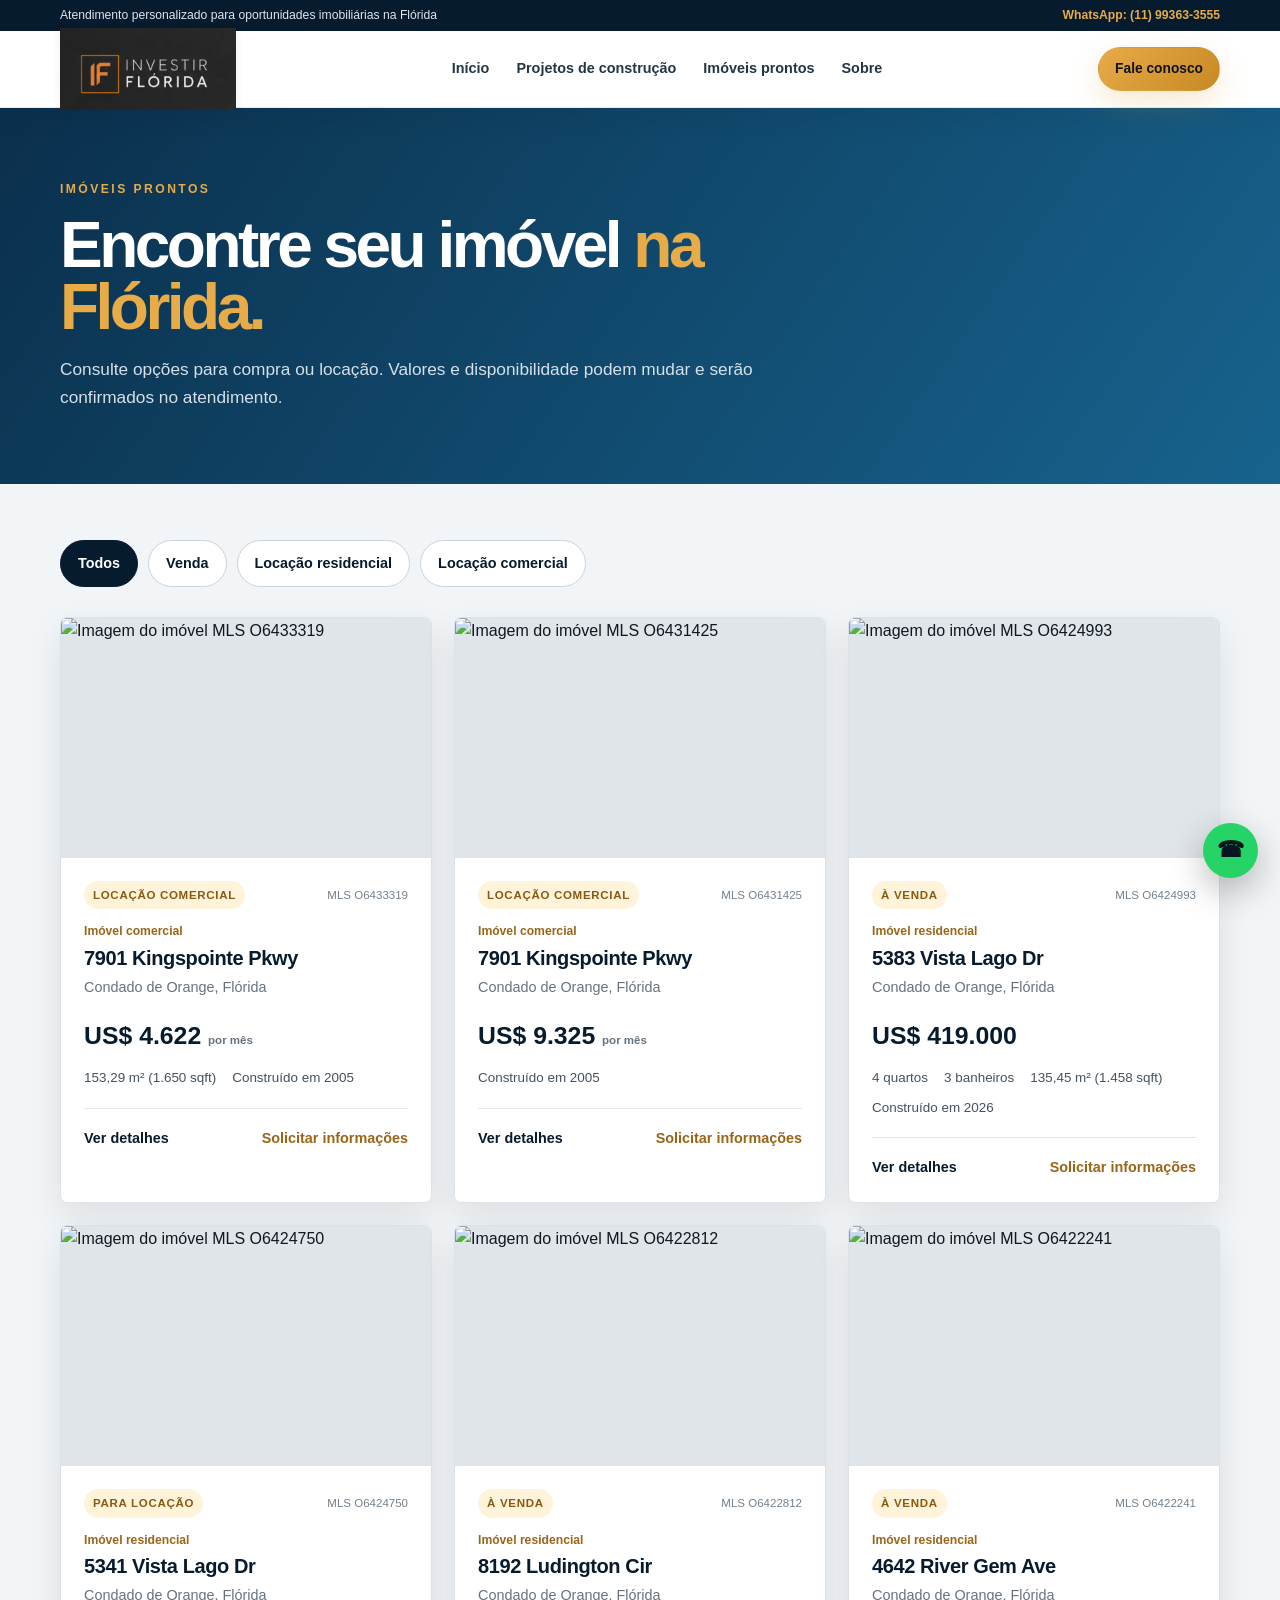
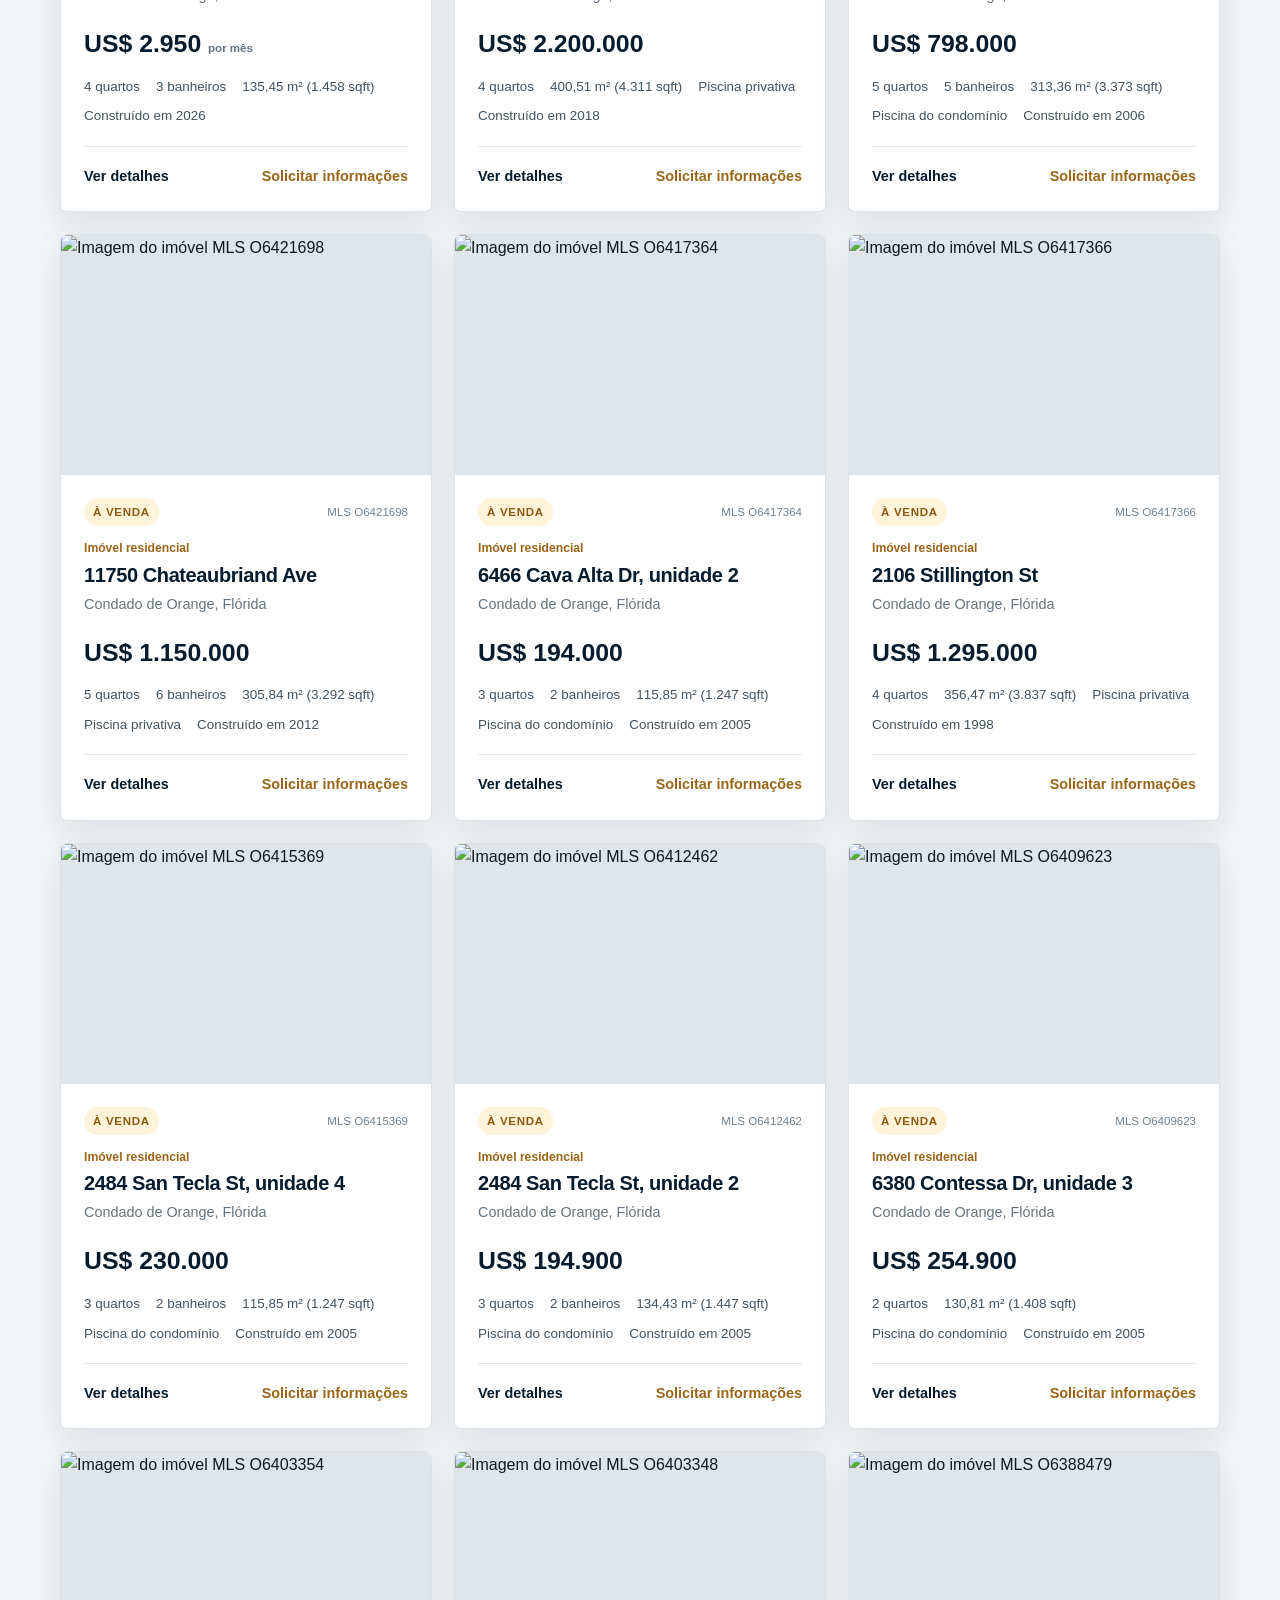
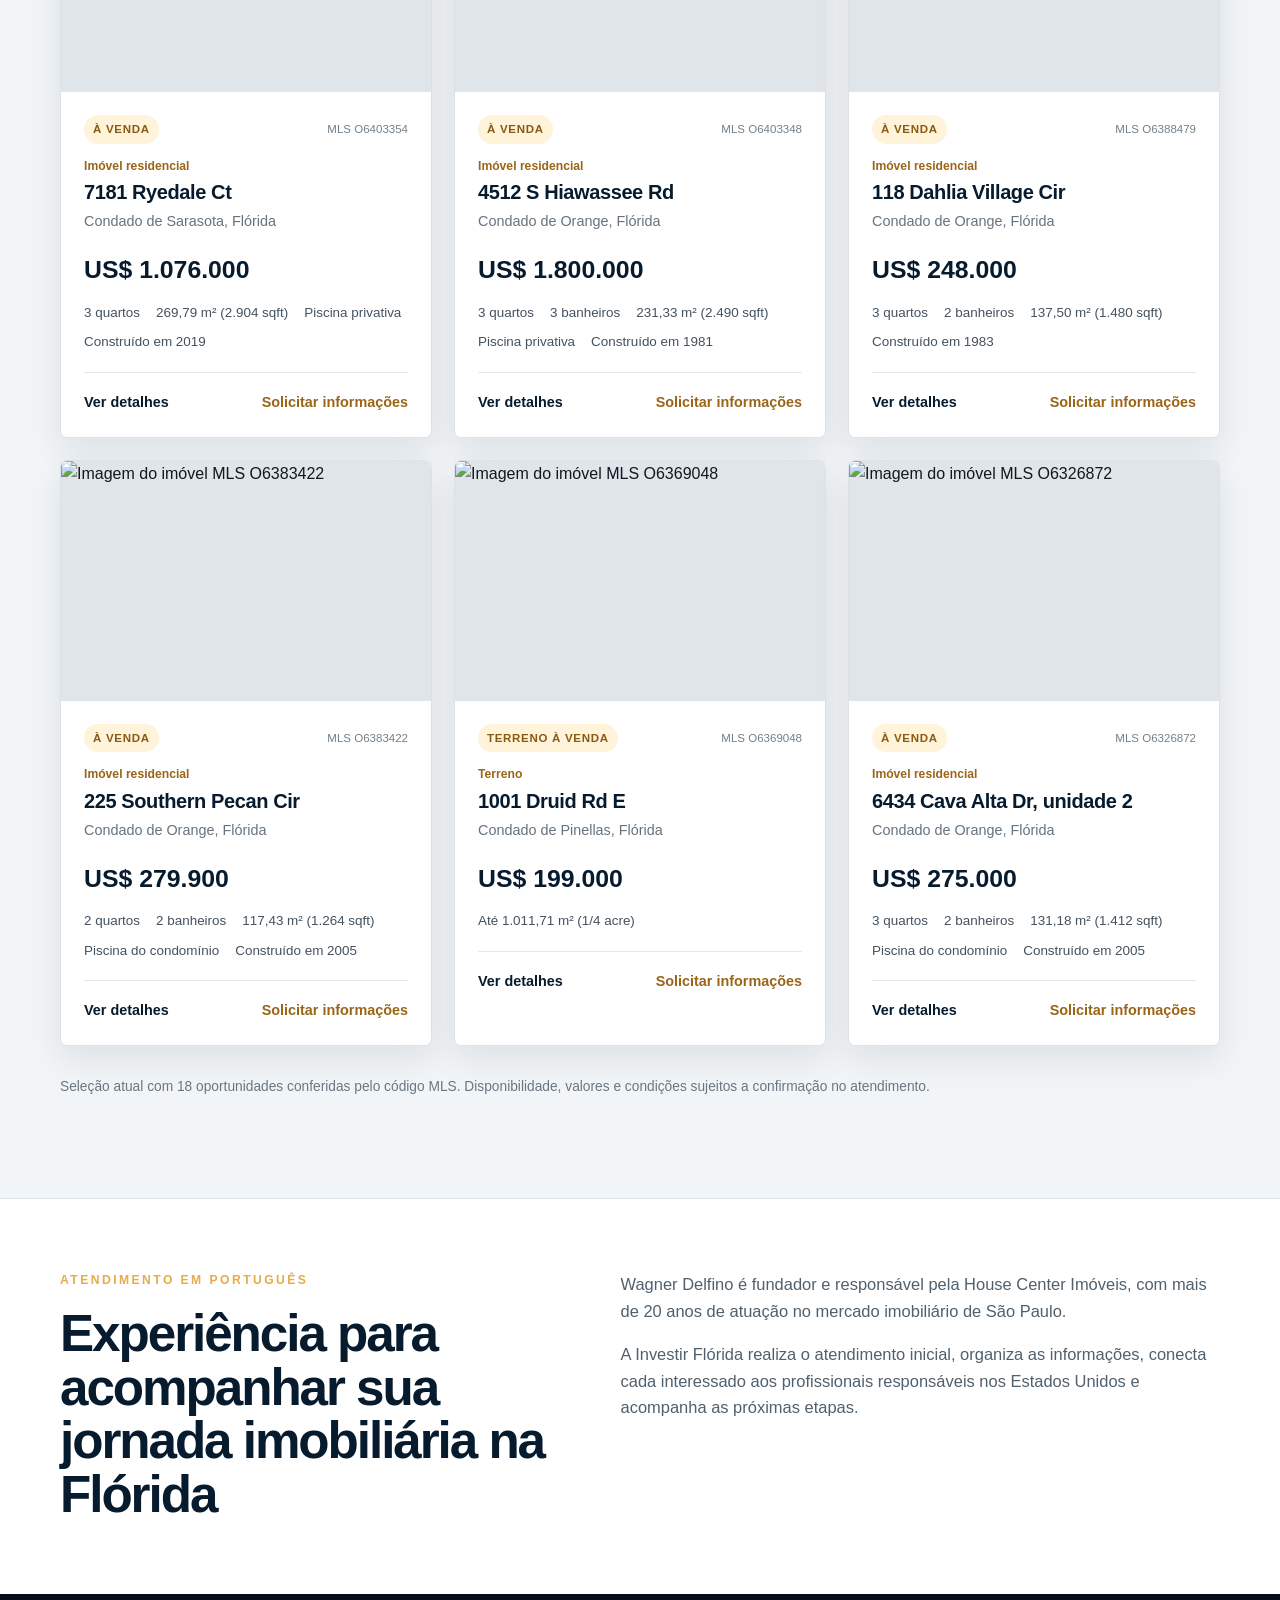
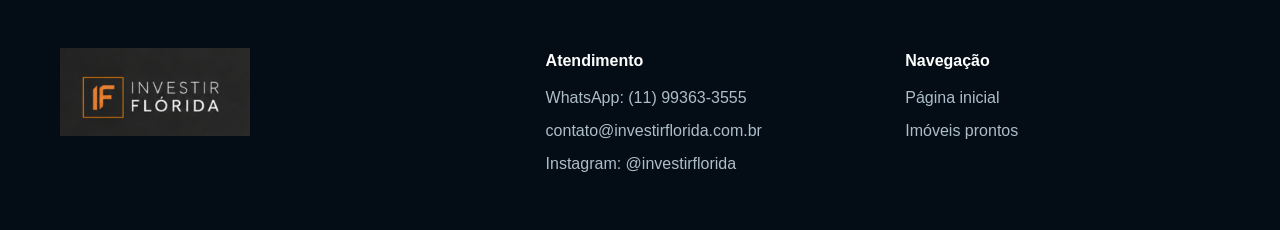
==== commit 6257a211: "Corrigir contagem do catálogo para 18 imóveis" ====
--- a/imoveis.html
+++ b/imoveis.html
@@ -47,7 +47,7 @@
 
         <div class="property-grid" id="property-grid"></div>
 
-        <p class="catalog-note">Seleção atual com 19 oportunidades conferidas pelo código MLS. Disponibilidade, valores e condições sujeitos a confirmação no atendimento.</p>
+        <p class="catalog-note">Seleção atual com 18 oportunidades conferidas pelo código MLS. Disponibilidade, valores e condições sujeitos a confirmação no atendimento.</p>
       </div>
     </section>
 
--- a/styles.css
+++ b/styles.css
@@ -102,6 +102,7 @@
 .property-card{overflow:hidden;background:#fff;border:1px solid #dce3e8;border-radius:7px;box-shadow:0 13px 35px rgba(7,27,46,.09)}
 .property-card[hidden]{display:none}
 .property-image-link{display:block;overflow:hidden}
+.property-photo-placeholder{height:240px;display:grid;place-items:center;padding:30px;text-align:center;background:linear-gradient(135deg,#dfe7ed,#f7f9fa);color:var(--navy);font-weight:800}
 .property-image-link img{width:100%;height:240px;object-fit:cover;background:#dfe5e9;transition:transform .25s ease}
 .property-image-link:hover img{transform:scale(1.025)}
 .property-content{padding:23px}
@@ -123,8 +124,17 @@
 .back-link:hover{color:var(--gold)}
 .detail-layout{display:grid;grid-template-columns:minmax(0,1.15fr) minmax(340px,.85fr);gap:42px;align-items:start}
 .detail-gallery{background:#fff;border:1px solid #dce3e8;border-radius:8px;overflow:hidden;box-shadow:var(--shadow)}
-.detail-gallery img{width:100%;height:min(560px,55vw);min-height:420px;object-fit:cover;background:#dfe5e9}
-.detail-gallery p{padding:15px 20px;color:#6b7883;font-size:.85rem;border-top:1px solid #e4e9ed}
+.gallery-stage{position:relative;background:#dfe5e9}
+.gallery-stage>img{width:100%;height:min(560px,55vw);min-height:420px;object-fit:contain;background:#101820}
+.gallery-arrow{position:absolute;top:50%;transform:translateY(-50%);z-index:2;width:46px;height:46px;border:0;border-radius:50%;background:rgba(4,13,21,.78);color:#fff;font:700 2rem/1 Arial;cursor:pointer}
+.gallery-arrow:hover{background:var(--gold);color:#111}
+.gallery-prev{left:14px}.gallery-next{right:14px}
+.gallery-meta{display:flex;justify-content:space-between;gap:20px;padding:12px 18px;color:#526270;font-size:.82rem;border-top:1px solid #e4e9ed}
+.gallery-thumbnails{display:flex;gap:8px;overflow-x:auto;padding:0 14px 14px;scrollbar-width:thin}
+.gallery-thumbnail{flex:0 0 92px;height:68px;padding:0;border:3px solid transparent;border-radius:4px;overflow:hidden;background:#dfe5e9;cursor:pointer}
+.gallery-thumbnail.active{border-color:var(--gold)}
+.gallery-thumbnail img{width:100%;height:100%;object-fit:cover}
+.detail-photo-placeholder{min-height:480px;display:grid;place-items:center;padding:35px;text-align:center;background:linear-gradient(135deg,#dfe7ed,#f7f9fa);color:var(--navy);font-size:1.1rem;font-weight:800}
 .detail-content{background:#fff;border:1px solid #dce3e8;border-radius:8px;padding:34px;box-shadow:0 13px 35px rgba(7,27,46,.08)}
 .detail-content h1{color:var(--navy);font-size:clamp(2rem,4vw,3.25rem);line-height:1.04;letter-spacing:-.04em;margin:5px 0 9px}
 .detail-content h2{color:var(--navy);font-size:1.12rem;margin:24px 0 12px}
@@ -138,6 +148,10 @@
 .detail-empty h1{color:var(--navy);font-size:2.5rem;margin-bottom:10px}
 .detail-empty .button{margin-top:25px}
 .catalog-note{margin-top:30px;color:#697681;font-size:.86rem}
+.catalog-credibility{padding:72px 0;background:#fff;border-top:1px solid #dce3e8}
+.credibility-layout{display:grid;grid-template-columns:.9fr 1.1fr;gap:70px;align-items:start}
+.catalog-credibility h2{color:var(--navy);font-size:clamp(2rem,4vw,3.4rem);line-height:1.05;letter-spacing:-.04em}
+.credibility-layout>div:last-child{display:grid;gap:17px;color:#50606d;font-size:1.03rem}
 .about-section{background:#eef2f4}
 .about-note{margin-top:22px;color:#3d4c59;font-weight:650}
 .principles{display:grid;gap:14px}
@@ -162,5 +176,5 @@
 .whatsapp-float{position:fixed;right:22px;bottom:22px;width:55px;height:55px;border-radius:50%;display:grid;place-items:center;background:#25d366;color:#071521;font-size:1.35rem;font-weight:900;z-index:45;box-shadow:0 12px 35px rgba(0,0,0,.28)}
 @media(max-width:1000px){.hero-layout{grid-template-columns:1fr;gap:40px}.opportunity-box{max-width:315px;justify-self:end}.hero{padding-top:180px}.contact-strip span{display:none}.contact-strip .container{justify-content:flex-end}}
 @media(max-width:1000px){.property-grid{grid-template-columns:repeat(2,1fr)}}
-@media(max-width:900px){nav{display:none}.nav .button-small{display:none}.path-grid,.split,.ready-split,.partner-box,.detail-layout{grid-template-columns:1fr}.stats,.models{grid-template-columns:1fr 1fr}.path-card{min-height:480px}.partner-box{gap:25px}.ready-image{min-height:430px}.footer-grid{grid-template-columns:1fr 1fr}.footer-grid>img{grid-column:1/-1}.detail-gallery img{height:min(560px,72vw)}}
-@media(max-width:580px){.contact-strip{display:none}.nav{height:72px}.section{padding:76px 0}.hero{min-height:auto;padding:125px 0 54px;background-position:62% center}.brand img{width:158px}.hero-layout{gap:28px}.trust-line{display:grid;gap:8px;margin-top:30px}.opportunity-box{max-width:315px;padding:18px}.opportunity-box h2{font-size:1.3rem}.path-card{padding:28px;min-height:510px}.stats,.models,.property-grid{grid-template-columns:1fr}.purpose-grid{grid-template-columns:1fr}.footer-grid{grid-template-columns:1fr}.hero-actions .button{width:100%}.whatsapp-float{right:15px;bottom:15px}.catalog-hero{padding:125px 0 52px}.catalog-section{padding:35px 0 75px}.catalog-toolbar{gap:7px}.filter-button{padding:9px 12px;font-size:.8rem}.property-image-link img{height:225px}.property-actions{align-items:flex-start;flex-direction:column}.property-detail-main{padding:105px 0 65px}.detail-gallery img{height:68vw;min-height:260px}.detail-content{padding:25px 20px}.detail-content h1{font-size:2.15rem}}
+@media(max-width:900px){nav{display:none}.nav .button-small{display:none}.path-grid,.split,.ready-split,.partner-box,.detail-layout,.credibility-layout{grid-template-columns:1fr}.stats,.models{grid-template-columns:1fr 1fr}.path-card{min-height:480px}.partner-box{gap:25px}.ready-image{min-height:430px}.footer-grid{grid-template-columns:1fr 1fr}.footer-grid>img{grid-column:1/-1}.gallery-stage>img{height:min(560px,72vw)}}
+@media(max-width:580px){.contact-strip{display:none}.nav{height:72px}.section{padding:76px 0}.hero{min-height:auto;padding:125px 0 54px;background-position:62% center}.brand img{width:158px}.hero-layout{gap:28px}.trust-line{display:grid;gap:8px;margin-top:30px}.opportunity-box{max-width:315px;padding:18px}.opportunity-box h2{font-size:1.3rem}.path-card{padding:28px;min-height:510px}.stats,.models,.property-grid{grid-template-columns:1fr}.purpose-grid{grid-template-columns:1fr}.footer-grid{grid-template-columns:1fr}.hero-actions .button{width:100%}.whatsapp-float{right:15px;bottom:15px}.catalog-hero{padding:125px 0 52px}.catalog-section{padding:35px 0 75px}.catalog-toolbar{gap:7px}.filter-button{padding:9px 12px;font-size:.8rem}.property-image-link img,.property-photo-placeholder{height:225px}.property-actions{align-items:flex-start;flex-direction:column}.property-detail-main{padding:105px 0 65px}.gallery-stage>img{height:68vw;min-height:260px}.gallery-arrow{width:40px;height:40px}.gallery-thumbnail{flex-basis:78px;height:58px}.detail-photo-placeholder{min-height:300px}.detail-content{padding:25px 20px}.detail-content h1{font-size:2.15rem}.catalog-credibility{padding:58px 0}.credibility-layout{gap:25px}}
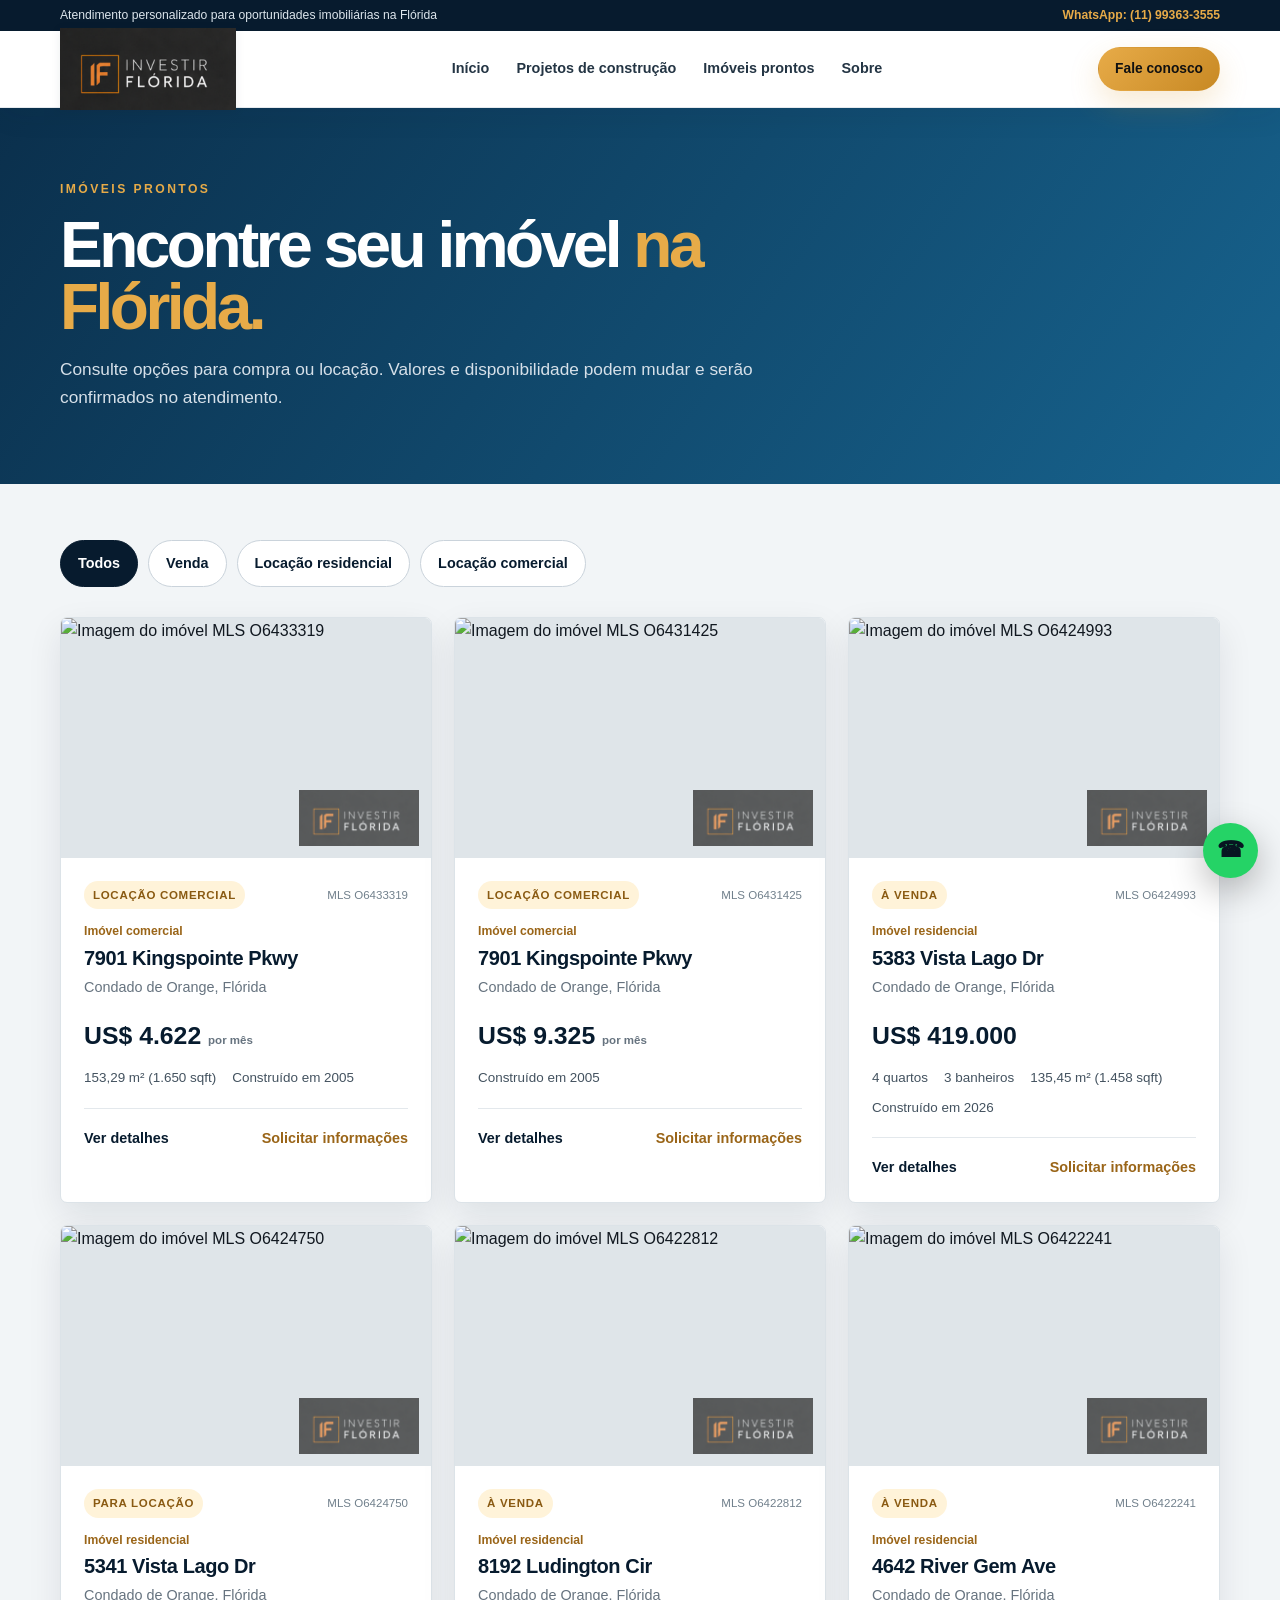
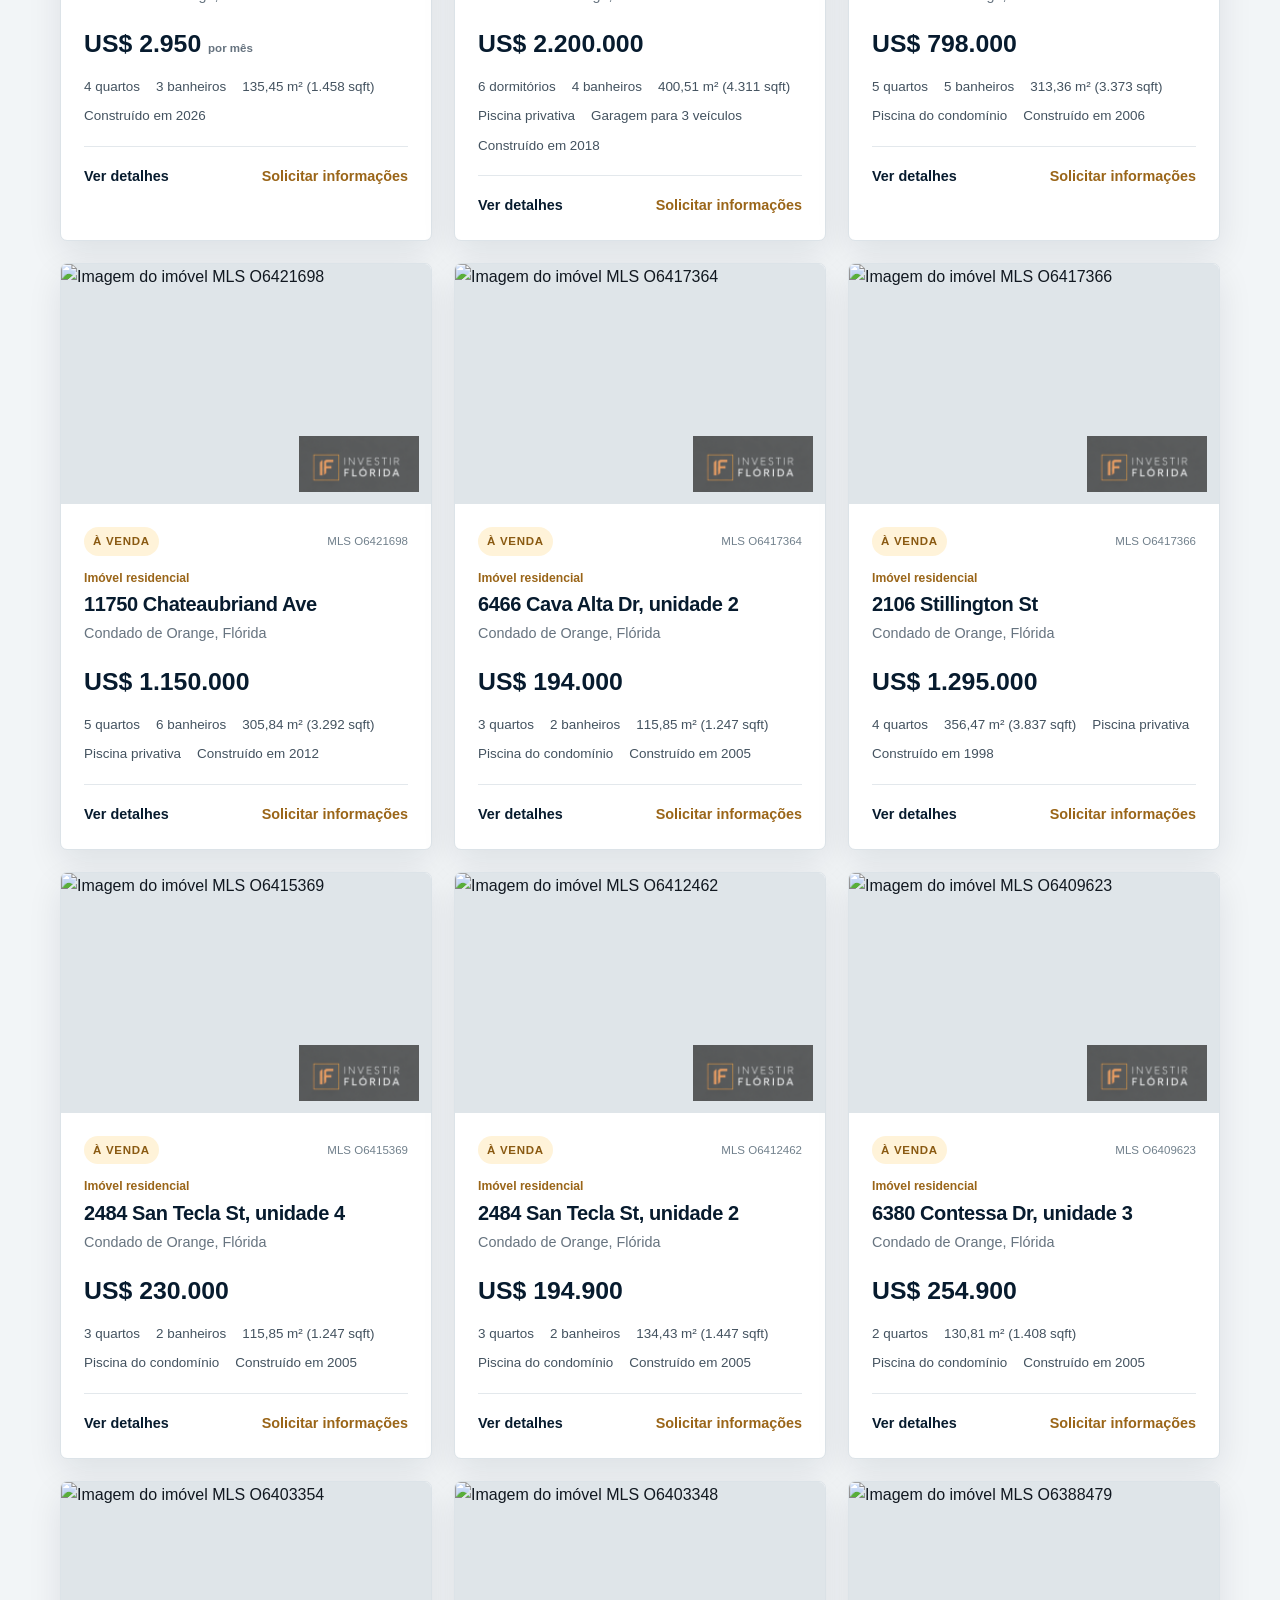
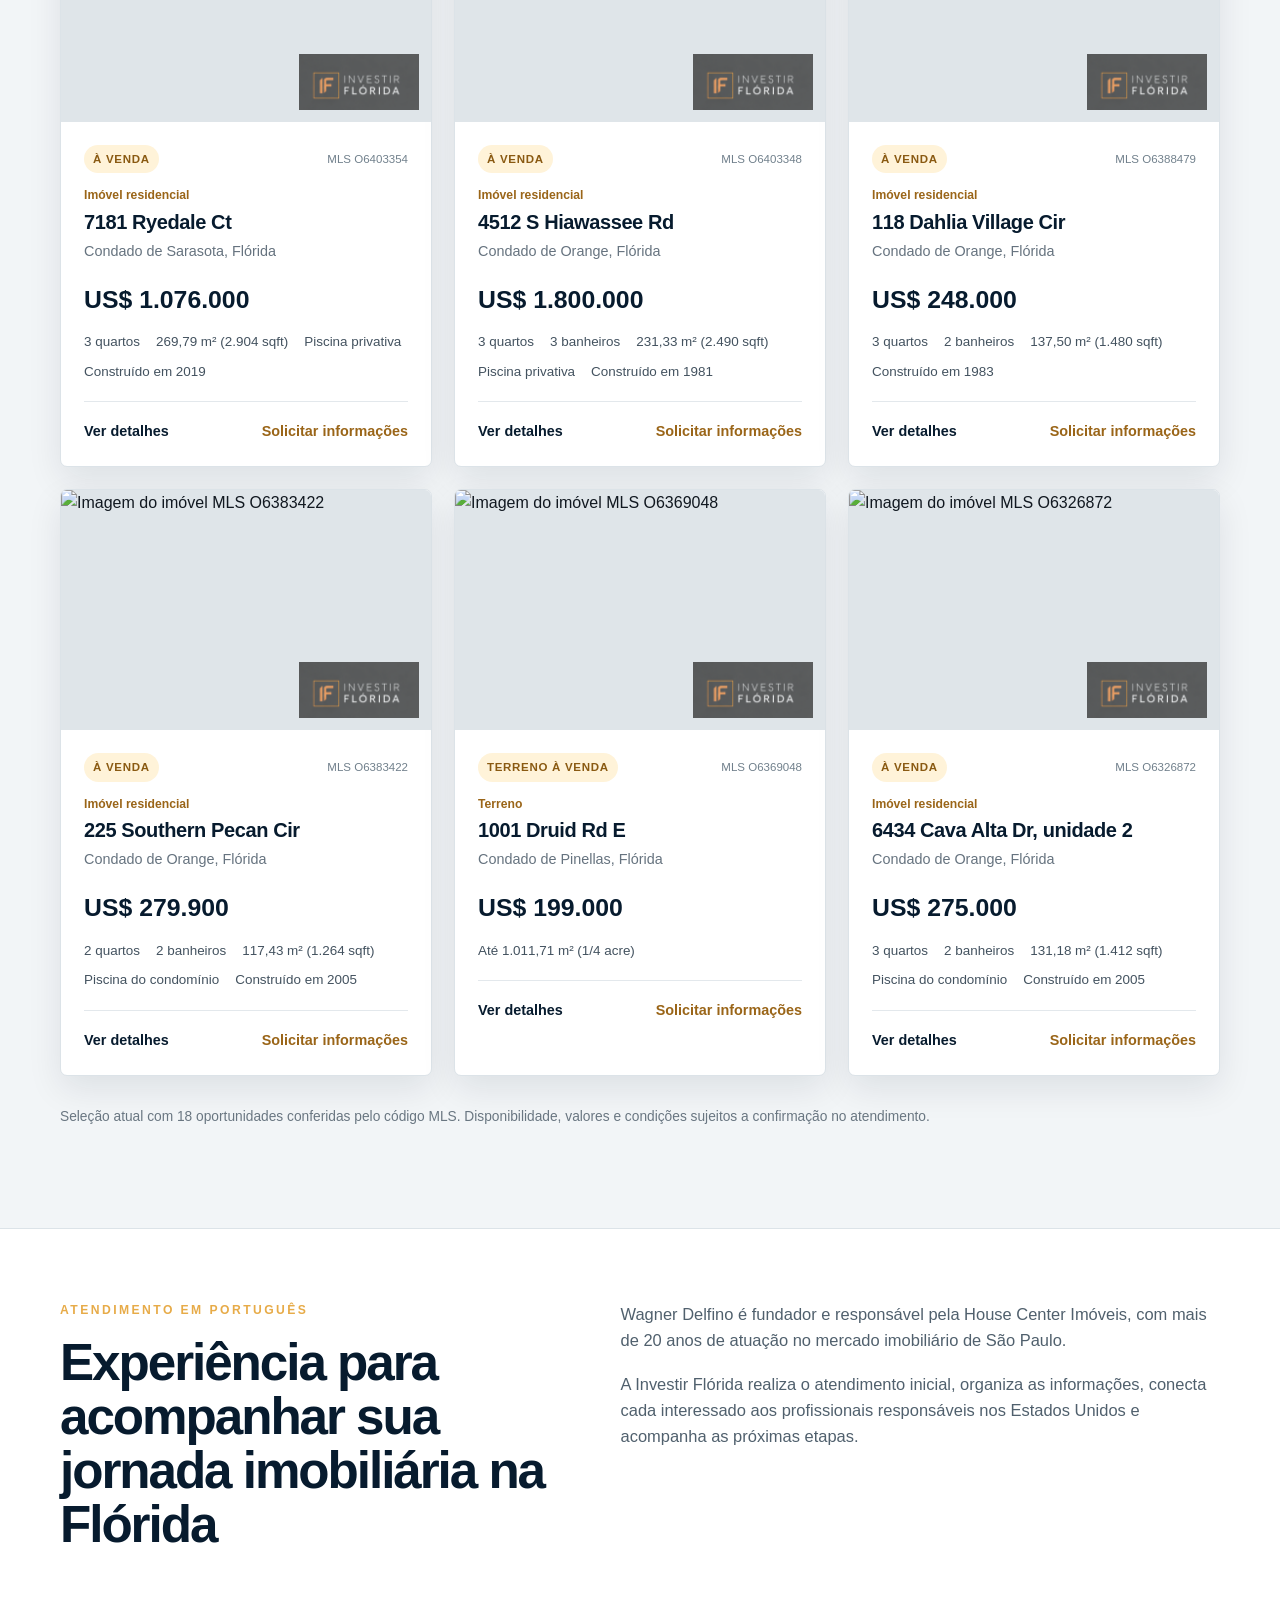
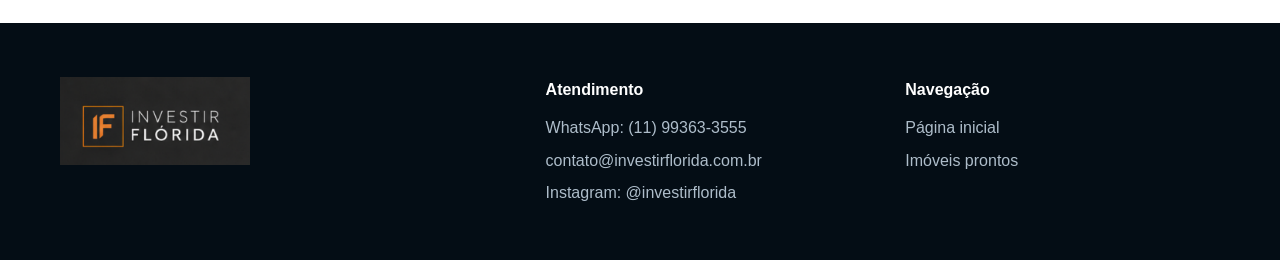
==== commit 08727231: "Aplica marca d'água em todo o catálogo" ====
--- a/imoveis.html
+++ b/imoveis.html
@@ -5,7 +5,7 @@
   <meta name="viewport" content="width=device-width, initial-scale=1">
   <title>Imóveis na Flórida | Investir Flórida</title>
   <meta name="description" content="Seleção de imóveis para venda e locação na Flórida com atendimento personalizado em português.">
-  <link rel="stylesheet" href="styles.css">
+  <link rel="stylesheet" href="styles.css?v=20261007-2">
 </head>
 <body class="catalog-page">
   <header class="topbar">
@@ -73,7 +73,7 @@
     </div>
   </footer>
   <a class="whatsapp-float" aria-label="Falar com a Investir Flórida pelo WhatsApp" href="https://wa.me/5511993633555?text=Ol%C3%A1%2C%20vim%20pelo%20cat%C3%A1logo%20da%20Investir%20Fl%C3%B3rida." target="_blank" rel="noopener">☎</a>
-  <script src="catalog-data.js"></script>
-  <script src="catalog.js"></script>
+  <script src="catalog-data.js?v=20261007-2"></script>
+  <script src="catalog.js?v=20261007-2"></script>
 </body>
 </html>
--- a/styles.css
+++ b/styles.css
@@ -101,7 +101,8 @@
 .property-grid{display:grid;grid-template-columns:repeat(3,1fr);gap:22px}
 .property-card{overflow:hidden;background:#fff;border:1px solid #dce3e8;border-radius:7px;box-shadow:0 13px 35px rgba(7,27,46,.09)}
 .property-card[hidden]{display:none}
-.property-image-link{display:block;overflow:hidden}
+.property-image-link{position:relative;display:block;overflow:hidden}
+.property-image-link.has-image::after{content:"";position:absolute;right:12px;bottom:12px;width:120px;height:56px;background:url('assets/asset-01.png') center/contain no-repeat;opacity:.72;pointer-events:none;z-index:1}
 .property-photo-placeholder{height:240px;display:grid;place-items:center;padding:30px;text-align:center;background:linear-gradient(135deg,#dfe7ed,#f7f9fa);color:var(--navy);font-weight:800}
 .property-image-link img{width:100%;height:240px;object-fit:cover;background:#dfe5e9;transition:transform .25s ease}
 .property-image-link:hover img{transform:scale(1.025)}
@@ -126,6 +127,7 @@
 .detail-gallery{background:#fff;border:1px solid #dce3e8;border-radius:8px;overflow:hidden;box-shadow:var(--shadow)}
 .gallery-stage{position:relative;background:#dfe5e9}
 .gallery-stage>img{width:100%;height:min(560px,55vw);min-height:420px;object-fit:contain;background:#101820}
+.gallery-stage>.gallery-watermark{position:absolute;right:18px;bottom:18px;width:150px;height:auto;min-height:0;object-fit:contain;background:transparent;opacity:.72;pointer-events:none;z-index:1}
 .gallery-arrow{position:absolute;top:50%;transform:translateY(-50%);z-index:2;width:46px;height:46px;border:0;border-radius:50%;background:rgba(4,13,21,.78);color:#fff;font:700 2rem/1 Arial;cursor:pointer}
 .gallery-arrow:hover{background:var(--gold);color:#111}
 .gallery-prev{left:14px}.gallery-next{right:14px}
@@ -177,4 +179,4 @@
 @media(max-width:1000px){.hero-layout{grid-template-columns:1fr;gap:40px}.opportunity-box{max-width:315px;justify-self:end}.hero{padding-top:180px}.contact-strip span{display:none}.contact-strip .container{justify-content:flex-end}}
 @media(max-width:1000px){.property-grid{grid-template-columns:repeat(2,1fr)}}
 @media(max-width:900px){nav{display:none}.nav .button-small{display:none}.path-grid,.split,.ready-split,.partner-box,.detail-layout,.credibility-layout{grid-template-columns:1fr}.stats,.models{grid-template-columns:1fr 1fr}.path-card{min-height:480px}.partner-box{gap:25px}.ready-image{min-height:430px}.footer-grid{grid-template-columns:1fr 1fr}.footer-grid>img{grid-column:1/-1}.gallery-stage>img{height:min(560px,72vw)}}
-@media(max-width:580px){.contact-strip{display:none}.nav{height:72px}.section{padding:76px 0}.hero{min-height:auto;padding:125px 0 54px;background-position:62% center}.brand img{width:158px}.hero-layout{gap:28px}.trust-line{display:grid;gap:8px;margin-top:30px}.opportunity-box{max-width:315px;padding:18px}.opportunity-box h2{font-size:1.3rem}.path-card{padding:28px;min-height:510px}.stats,.models,.property-grid{grid-template-columns:1fr}.purpose-grid{grid-template-columns:1fr}.footer-grid{grid-template-columns:1fr}.hero-actions .button{width:100%}.whatsapp-float{right:15px;bottom:15px}.catalog-hero{padding:125px 0 52px}.catalog-section{padding:35px 0 75px}.catalog-toolbar{gap:7px}.filter-button{padding:9px 12px;font-size:.8rem}.property-image-link img,.property-photo-placeholder{height:225px}.property-actions{align-items:flex-start;flex-direction:column}.property-detail-main{padding:105px 0 65px}.gallery-stage>img{height:68vw;min-height:260px}.gallery-arrow{width:40px;height:40px}.gallery-thumbnail{flex-basis:78px;height:58px}.detail-photo-placeholder{min-height:300px}.detail-content{padding:25px 20px}.detail-content h1{font-size:2.15rem}.catalog-credibility{padding:58px 0}.credibility-layout{gap:25px}}
+@media(max-width:580px){.contact-strip{display:none}.nav{height:72px}.section{padding:76px 0}.hero{min-height:auto;padding:125px 0 54px;background-position:62% center}.brand img{width:158px}.hero-layout{gap:28px}.trust-line{display:grid;gap:8px;margin-top:30px}.opportunity-box{max-width:315px;padding:18px}.opportunity-box h2{font-size:1.3rem}.path-card{padding:28px;min-height:510px}.stats,.models,.property-grid{grid-template-columns:1fr}.purpose-grid{grid-template-columns:1fr}.footer-grid{grid-template-columns:1fr}.hero-actions .button{width:100%}.whatsapp-float{right:15px;bottom:15px}.catalog-hero{padding:125px 0 52px}.catalog-section{padding:35px 0 75px}.catalog-toolbar{gap:7px}.filter-button{padding:9px 12px;font-size:.8rem}.property-image-link img,.property-photo-placeholder{height:225px}.property-image-link.has-image::after{right:9px;bottom:9px;width:105px;height:49px}.property-actions{align-items:flex-start;flex-direction:column}.property-detail-main{padding:105px 0 65px}.gallery-stage>img{height:68vw;min-height:260px}.gallery-stage>.gallery-watermark{right:10px;bottom:10px;width:105px}.gallery-arrow{width:40px;height:40px}.gallery-thumbnail{flex-basis:78px;height:58px}.detail-photo-placeholder{min-height:300px}.detail-content{padding:25px 20px}.detail-content h1{font-size:2.15rem}.catalog-credibility{padding:58px 0}.credibility-layout{gap:25px}}
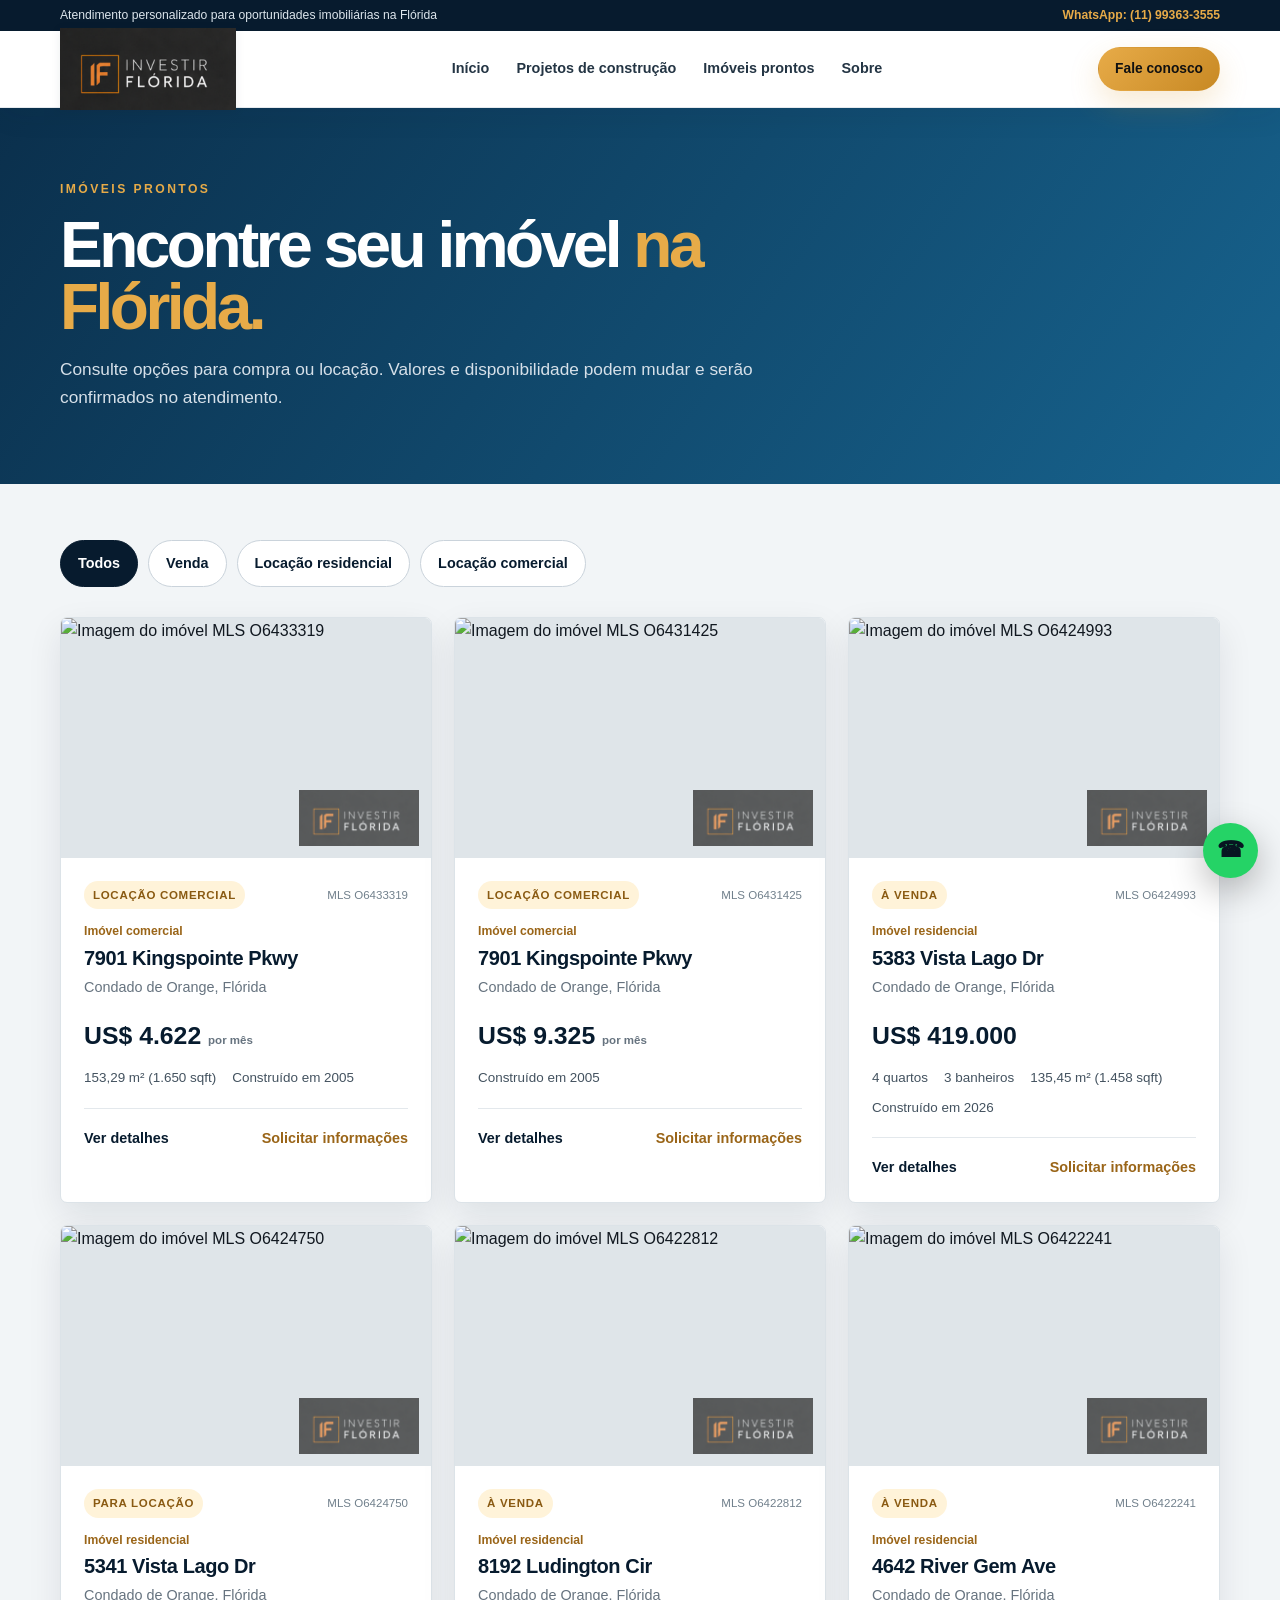
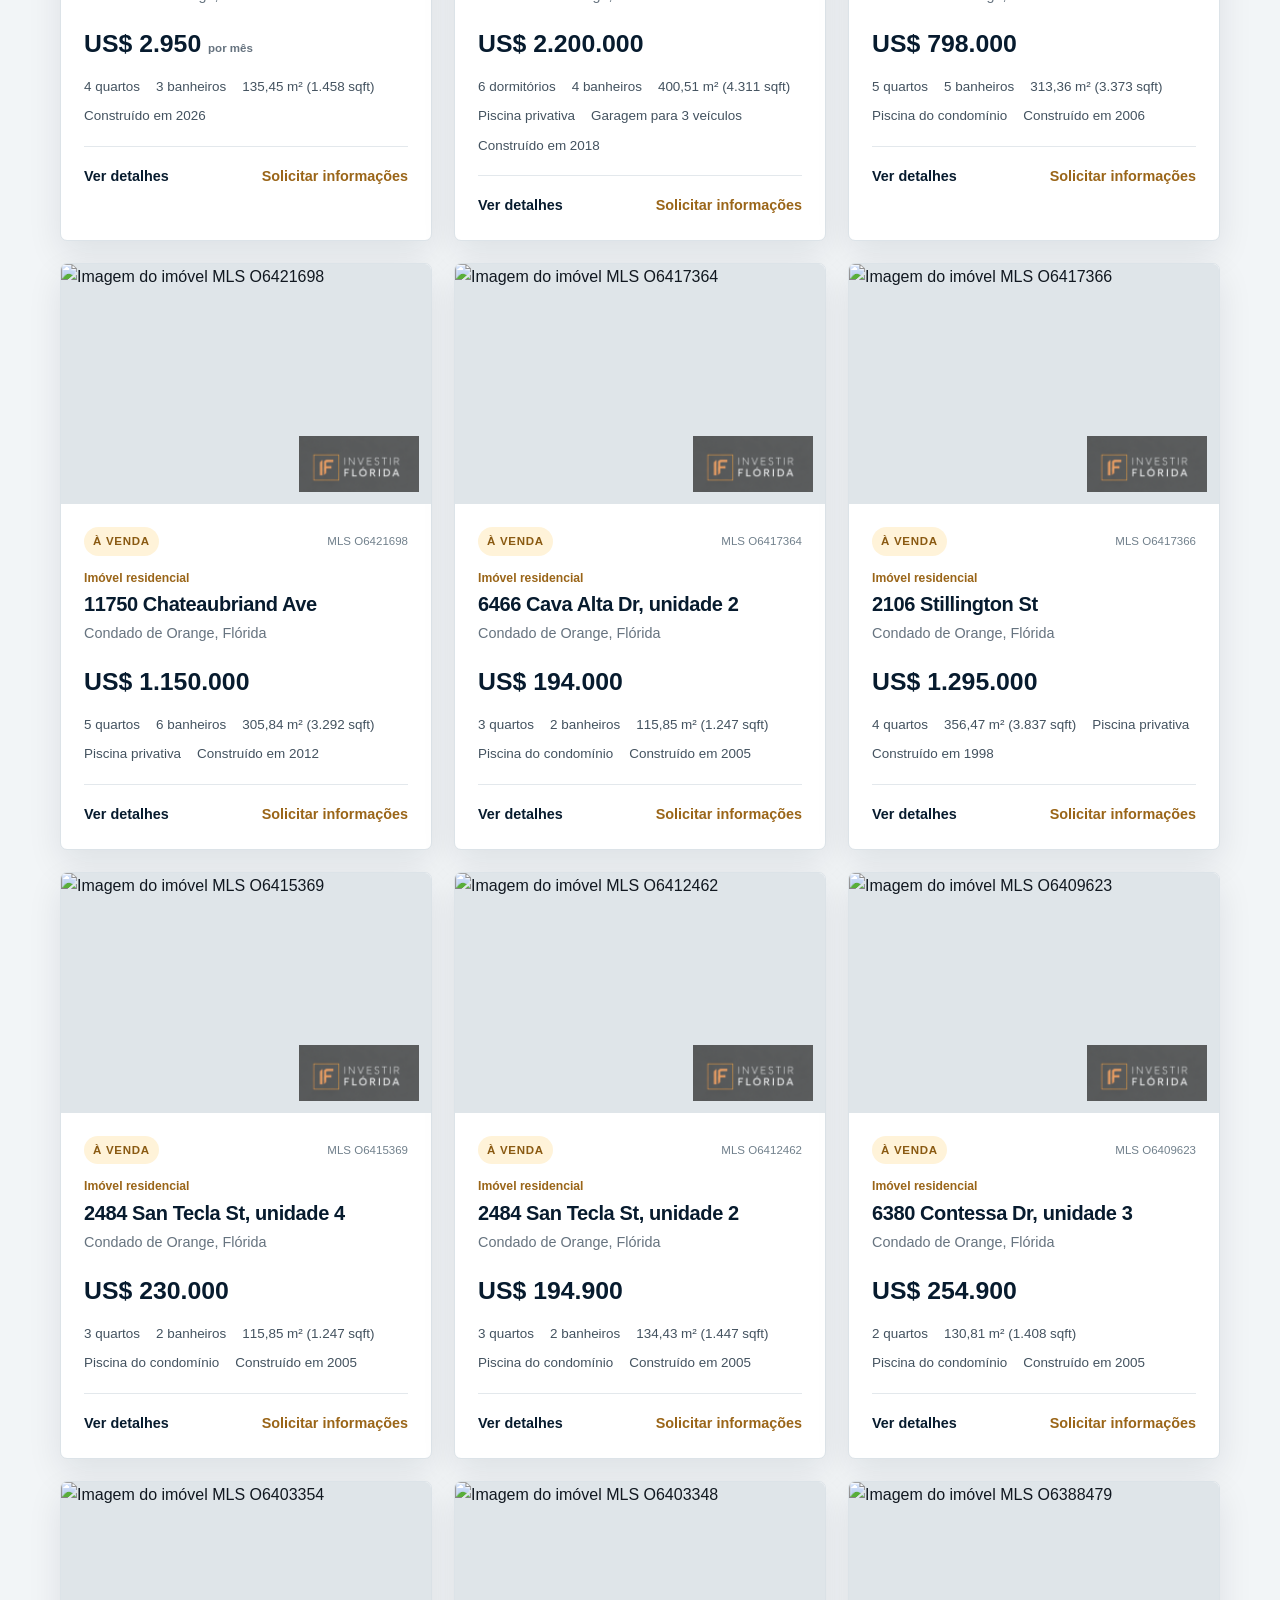
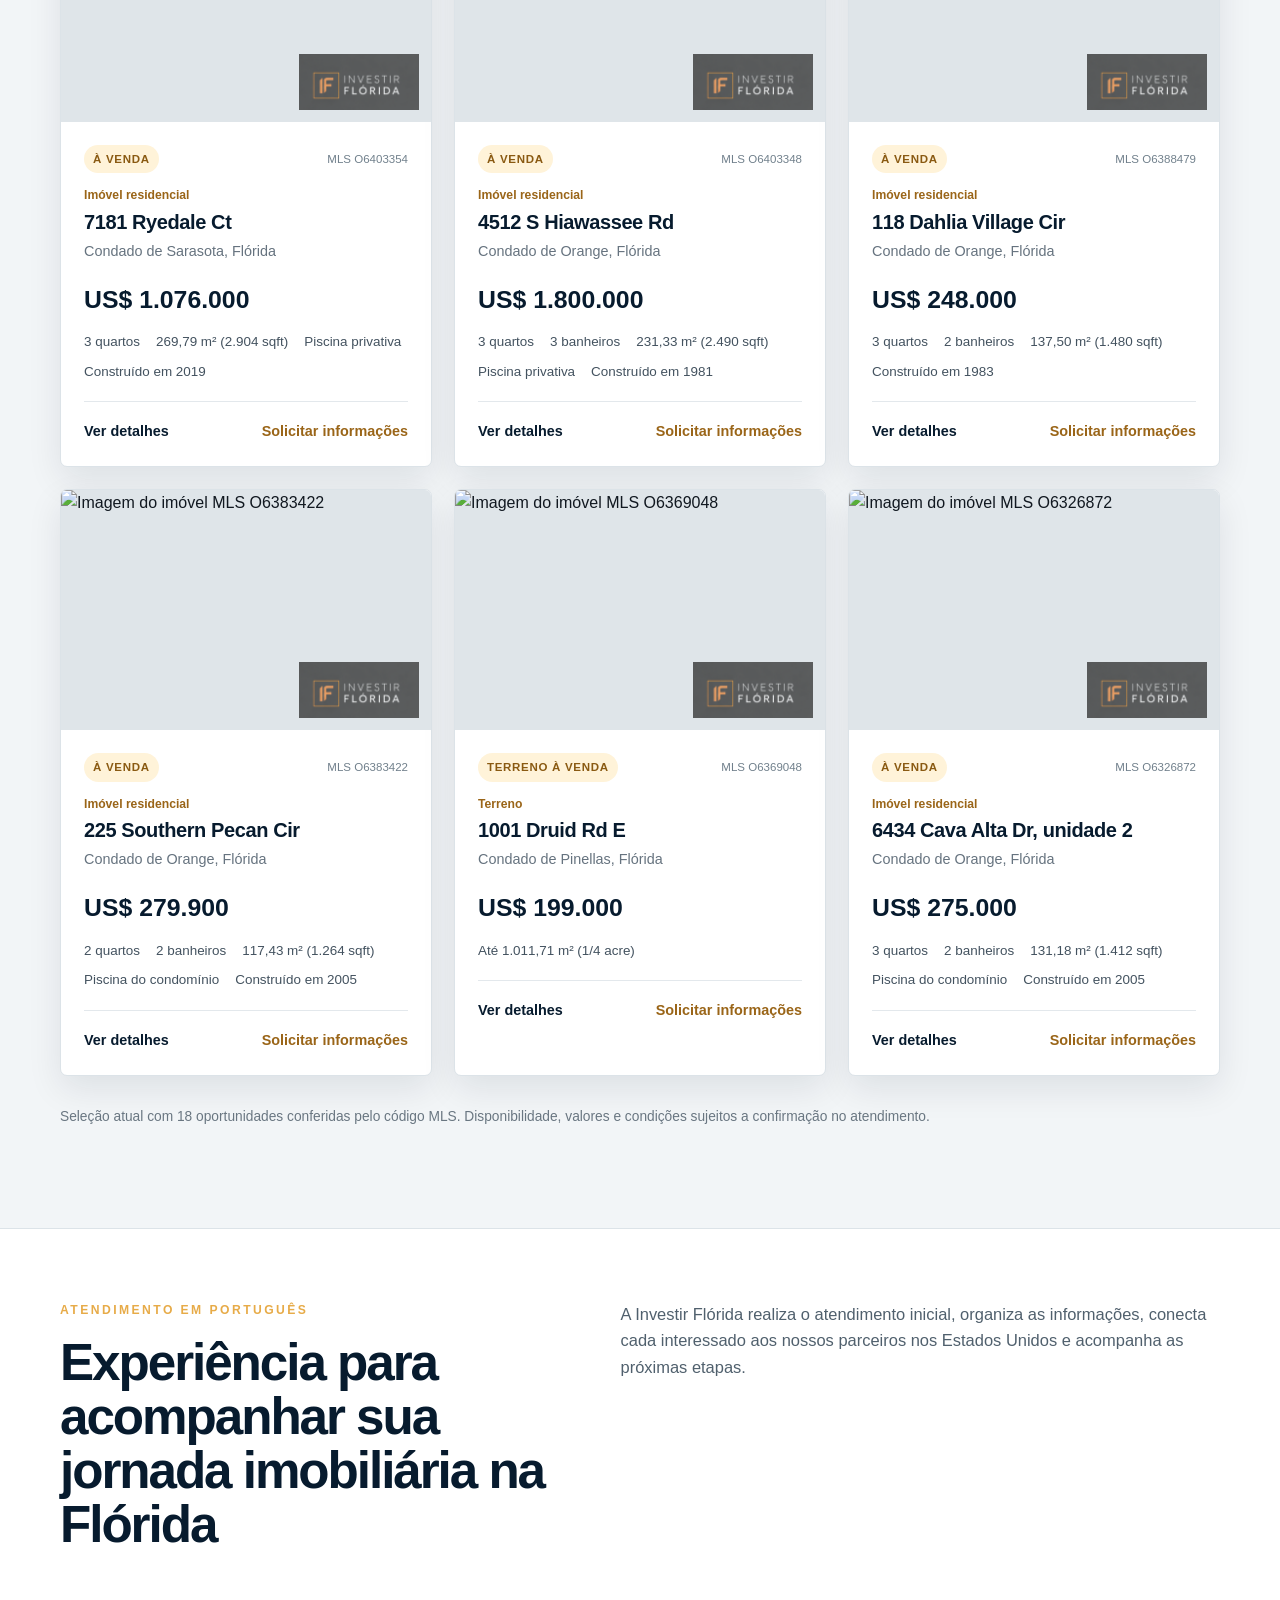
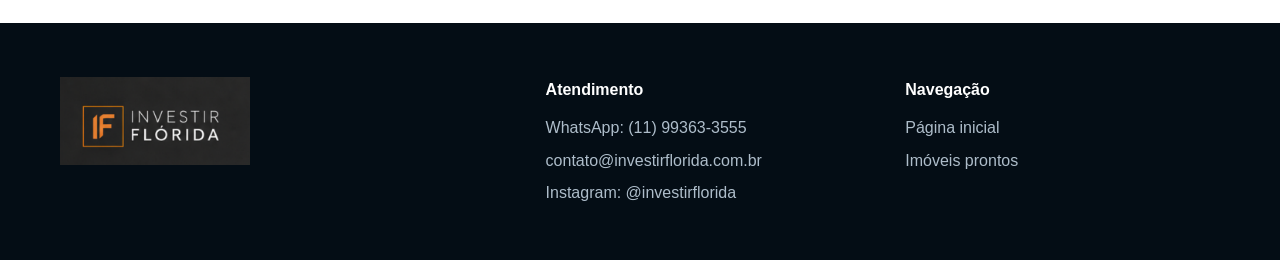
==== commit b36ad524: "Atualiza texto institucional" ====
--- a/imoveis.html
+++ b/imoveis.html
@@ -58,8 +58,7 @@
           <h2 id="credibility-title">Experiência para acompanhar sua jornada imobiliária na Flórida</h2>
         </div>
         <div>
-          <p>Wagner Delfino é fundador e responsável pela House Center Imóveis, com mais de 20 anos de atuação no mercado imobiliário de São Paulo.</p>
-          <p>A Investir Flórida realiza o atendimento inicial, organiza as informações, conecta cada interessado aos profissionais responsáveis nos Estados Unidos e acompanha as próximas etapas.</p>
+          <p>A Investir Flórida realiza o atendimento inicial, organiza as informações, conecta cada interessado aos nossos parceiros nos Estados Unidos e acompanha as próximas etapas.</p>
         </div>
       </div>
     </section>
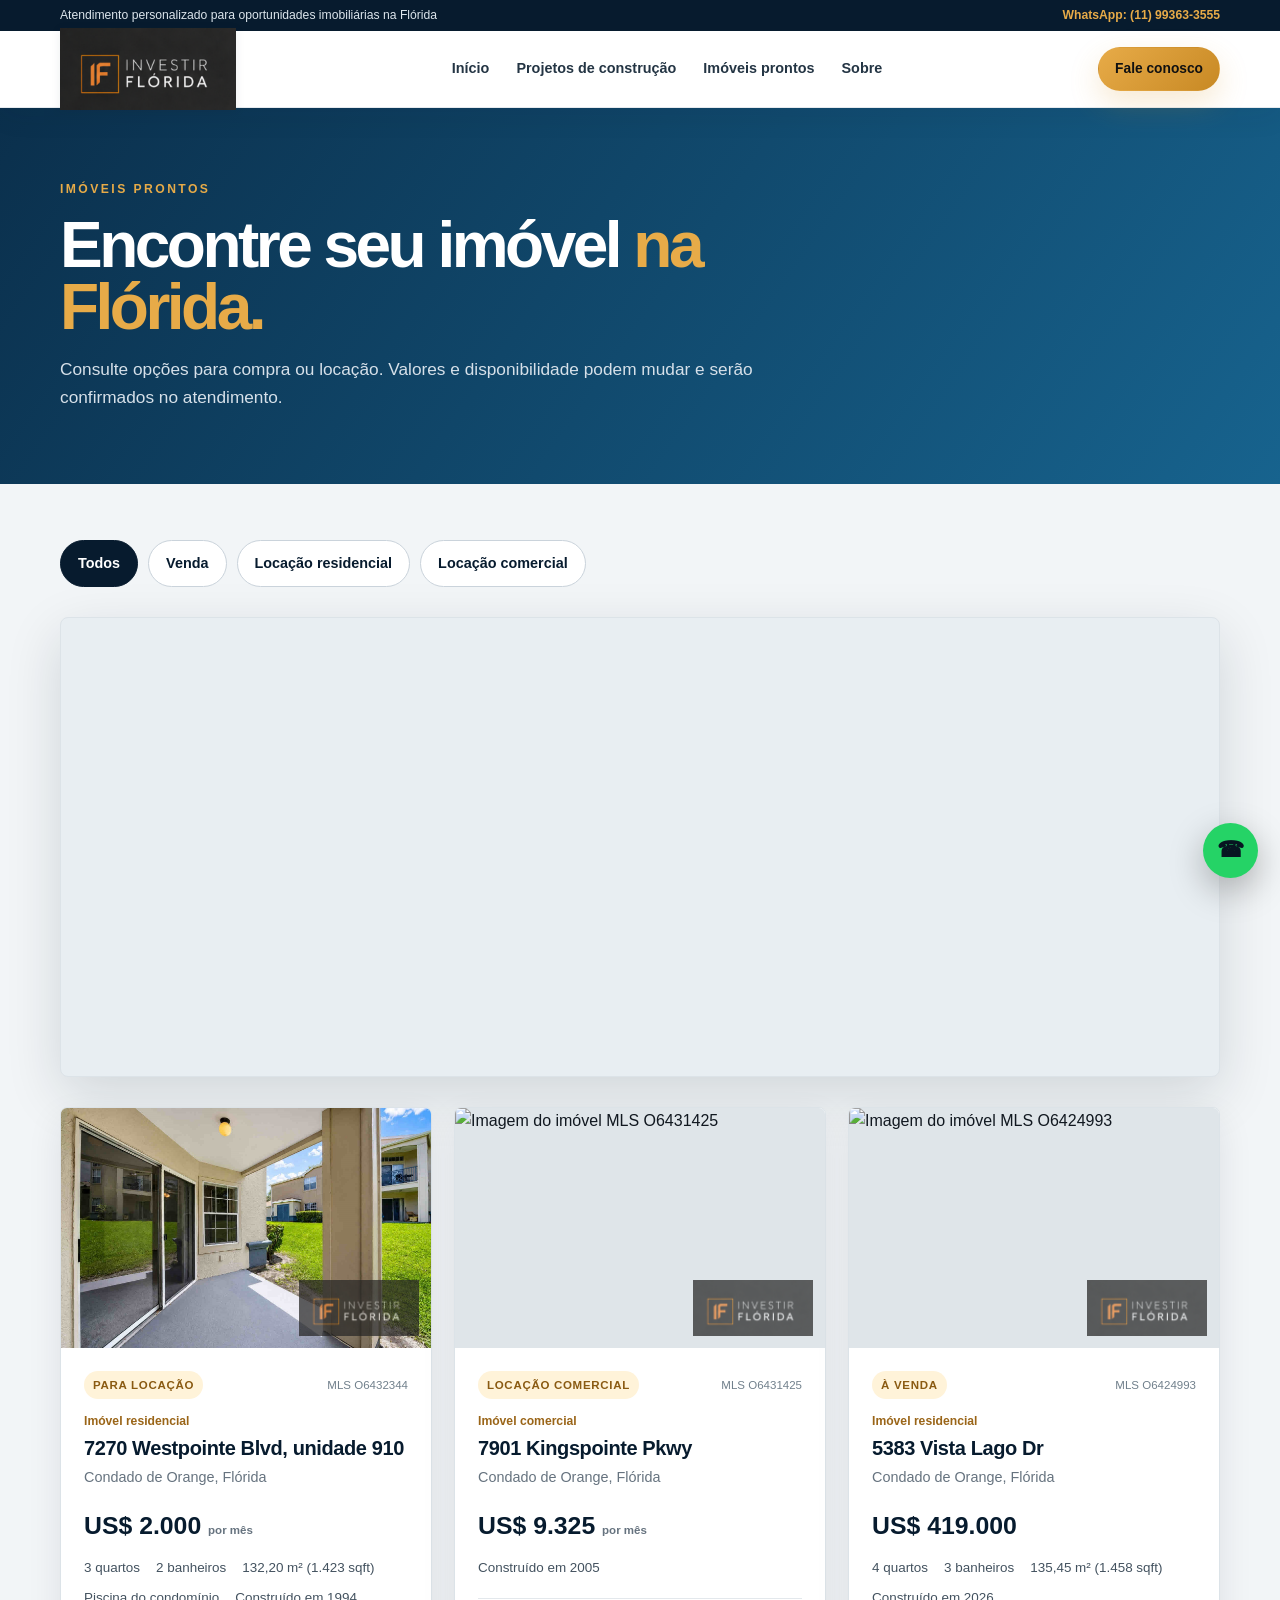
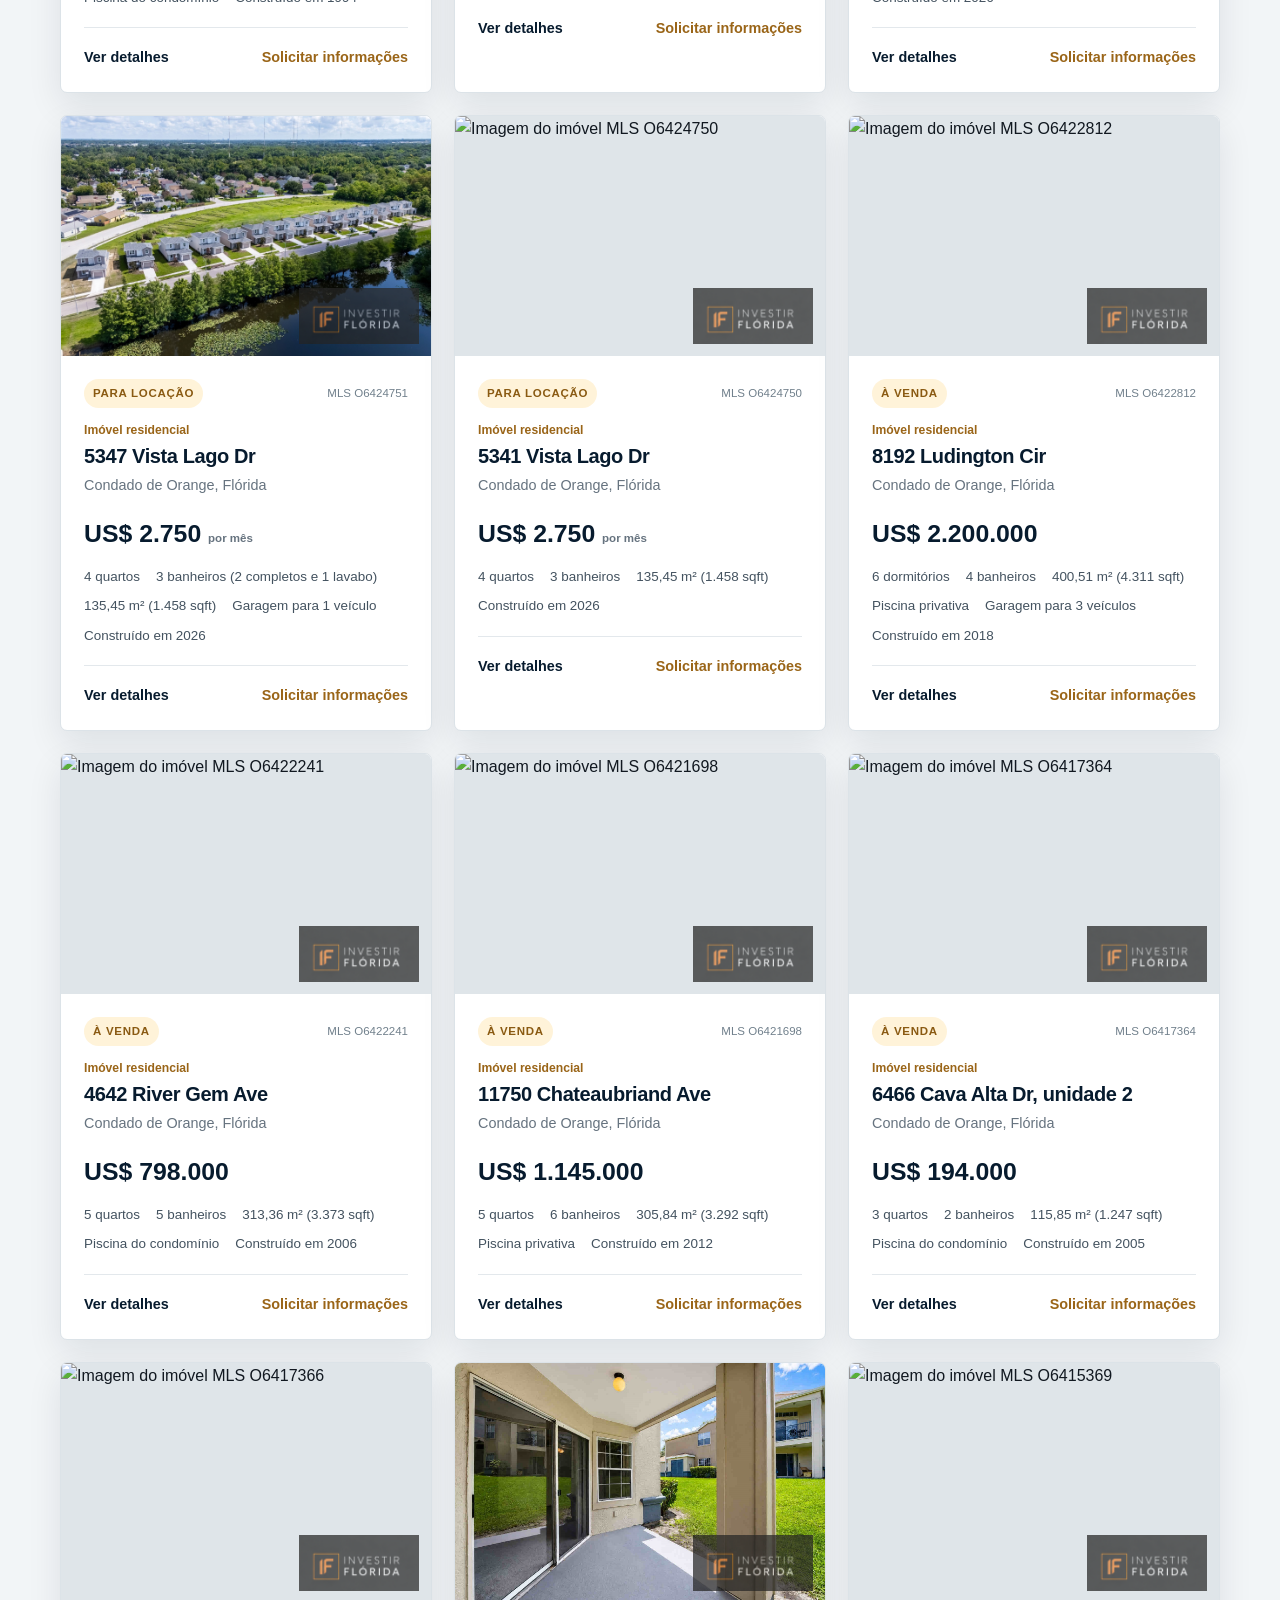
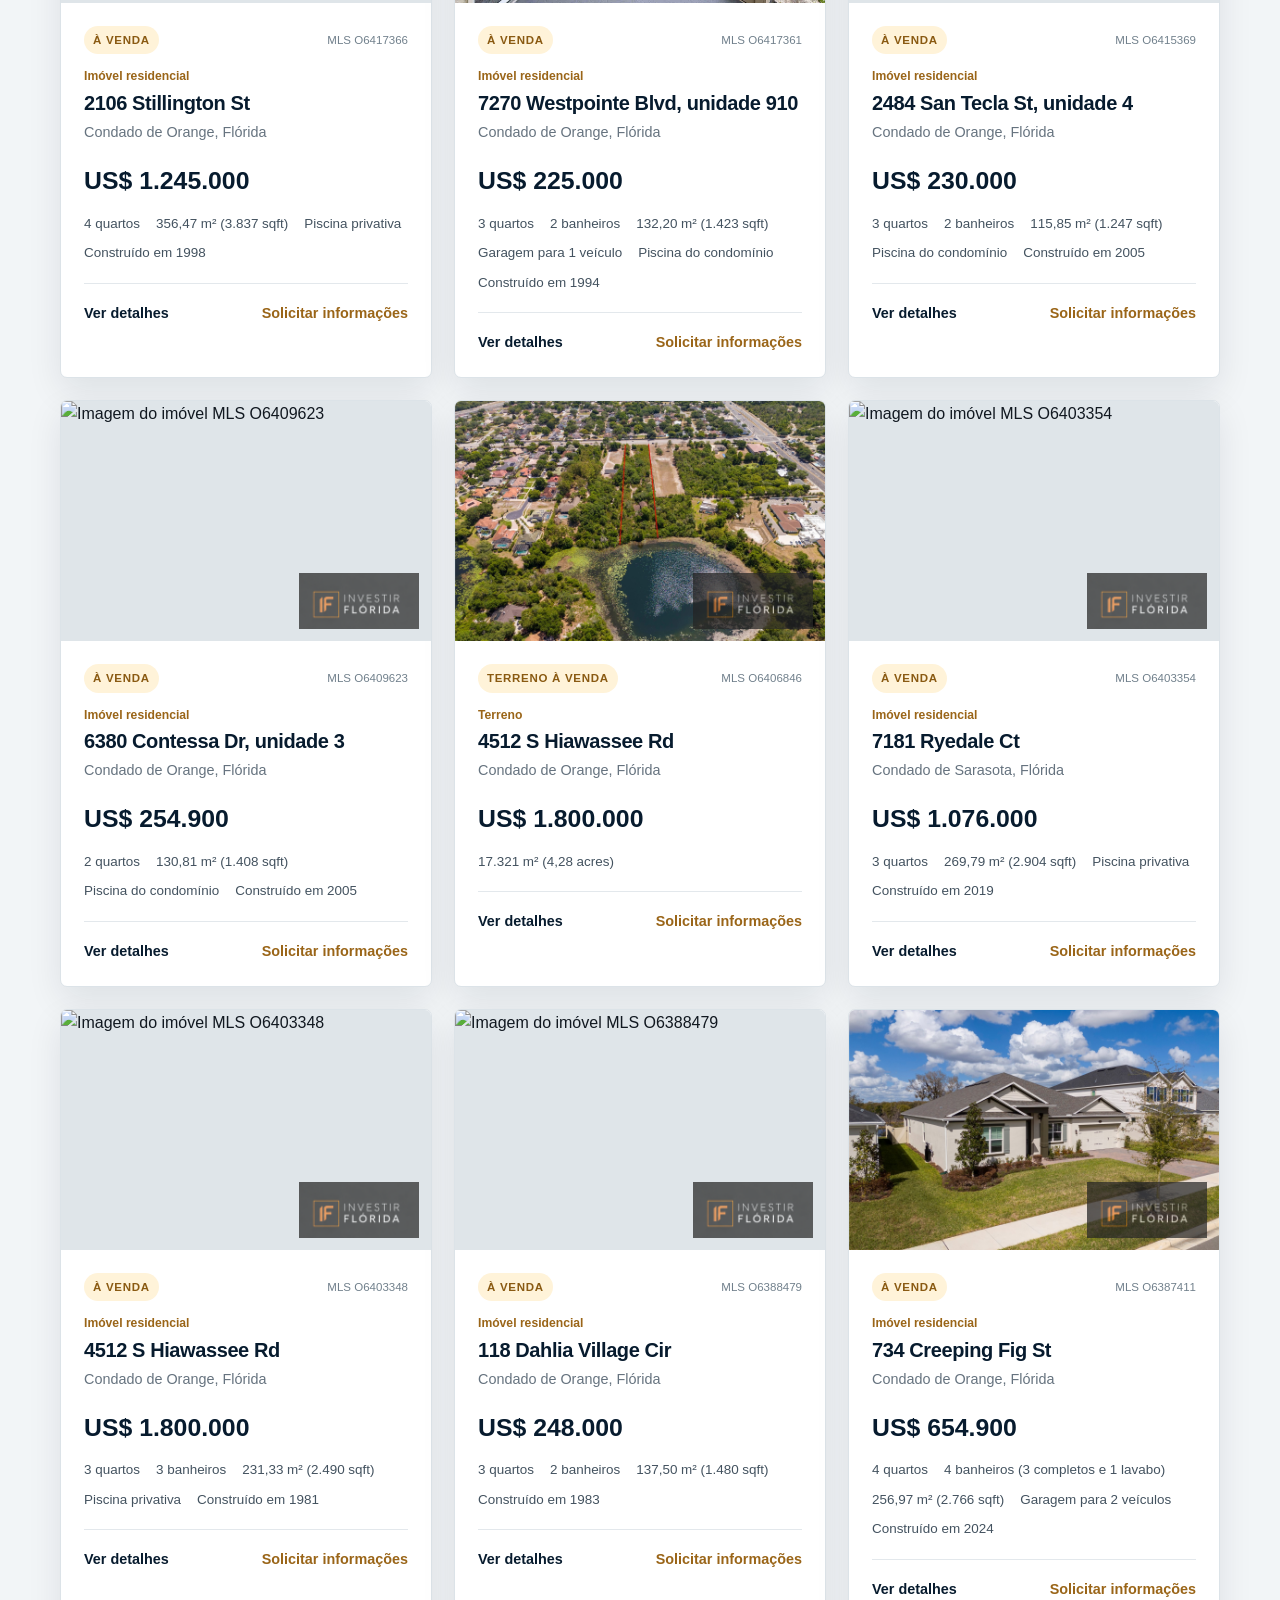
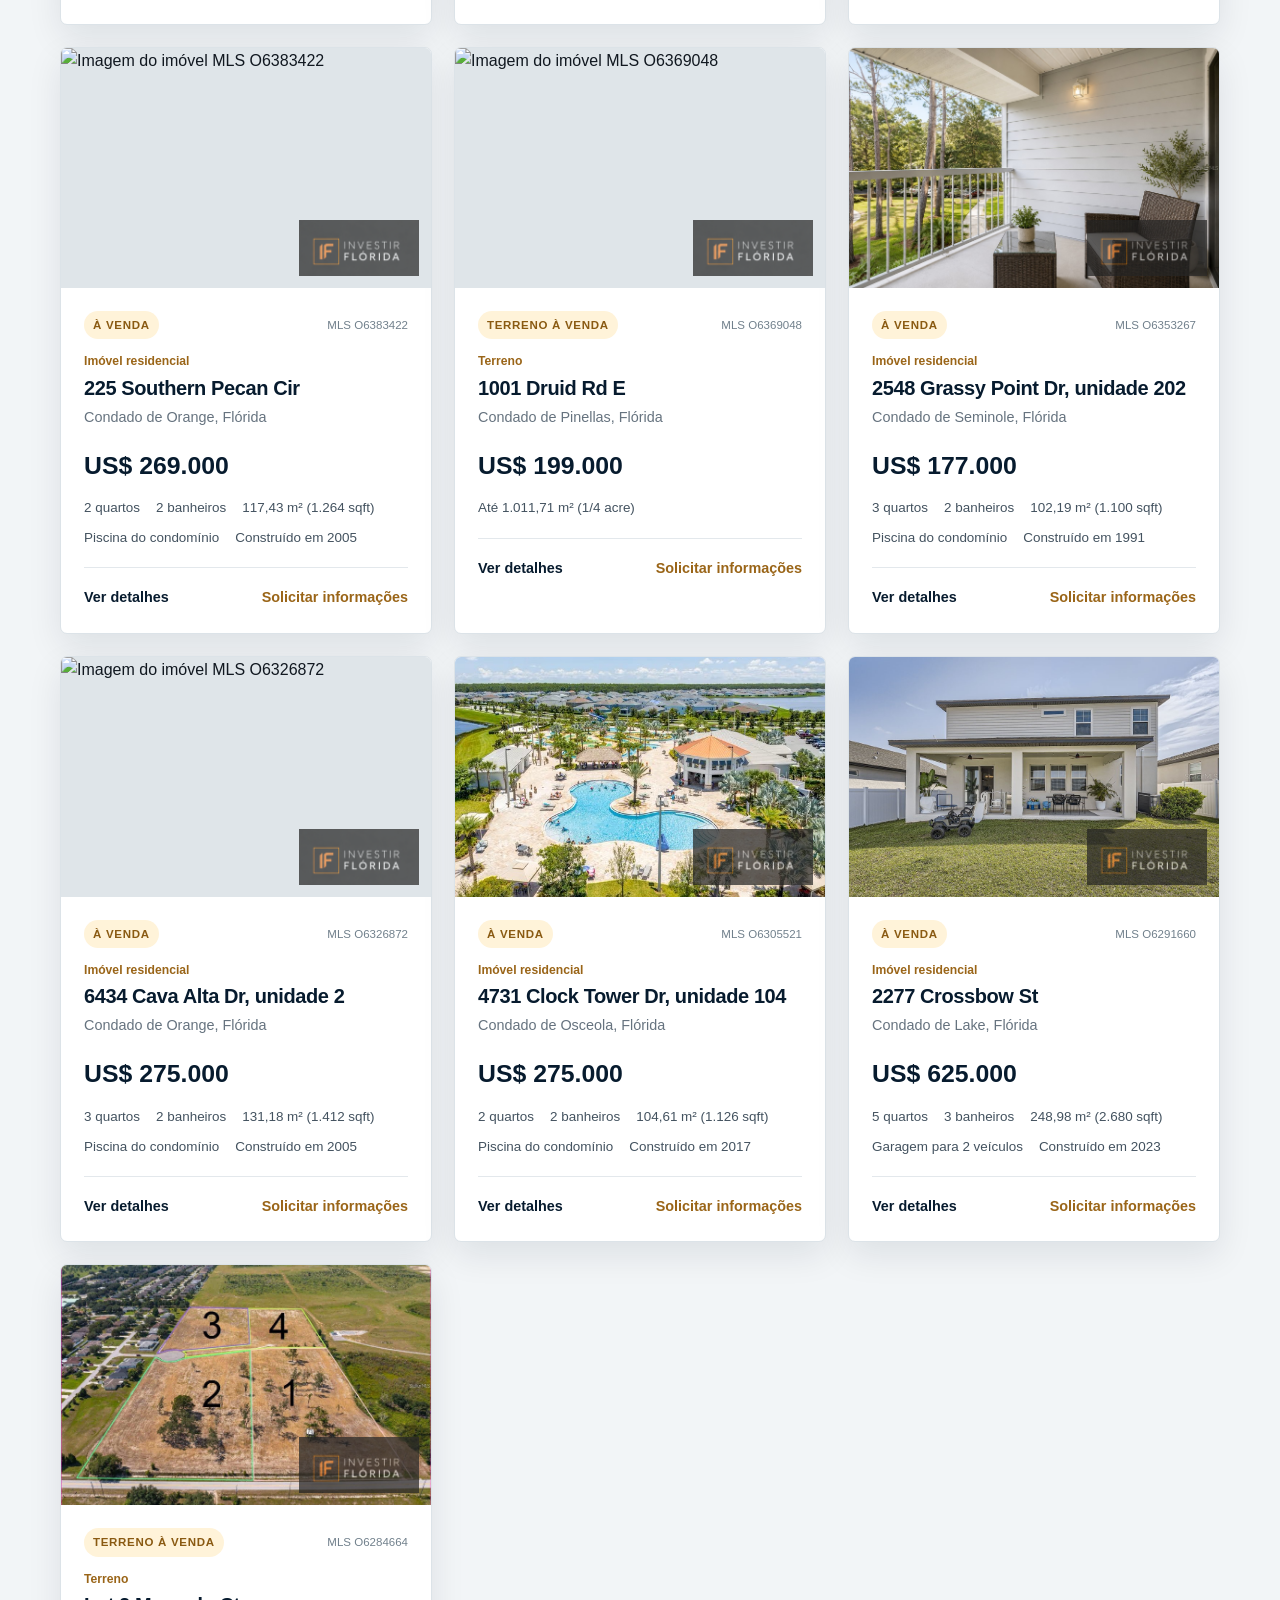
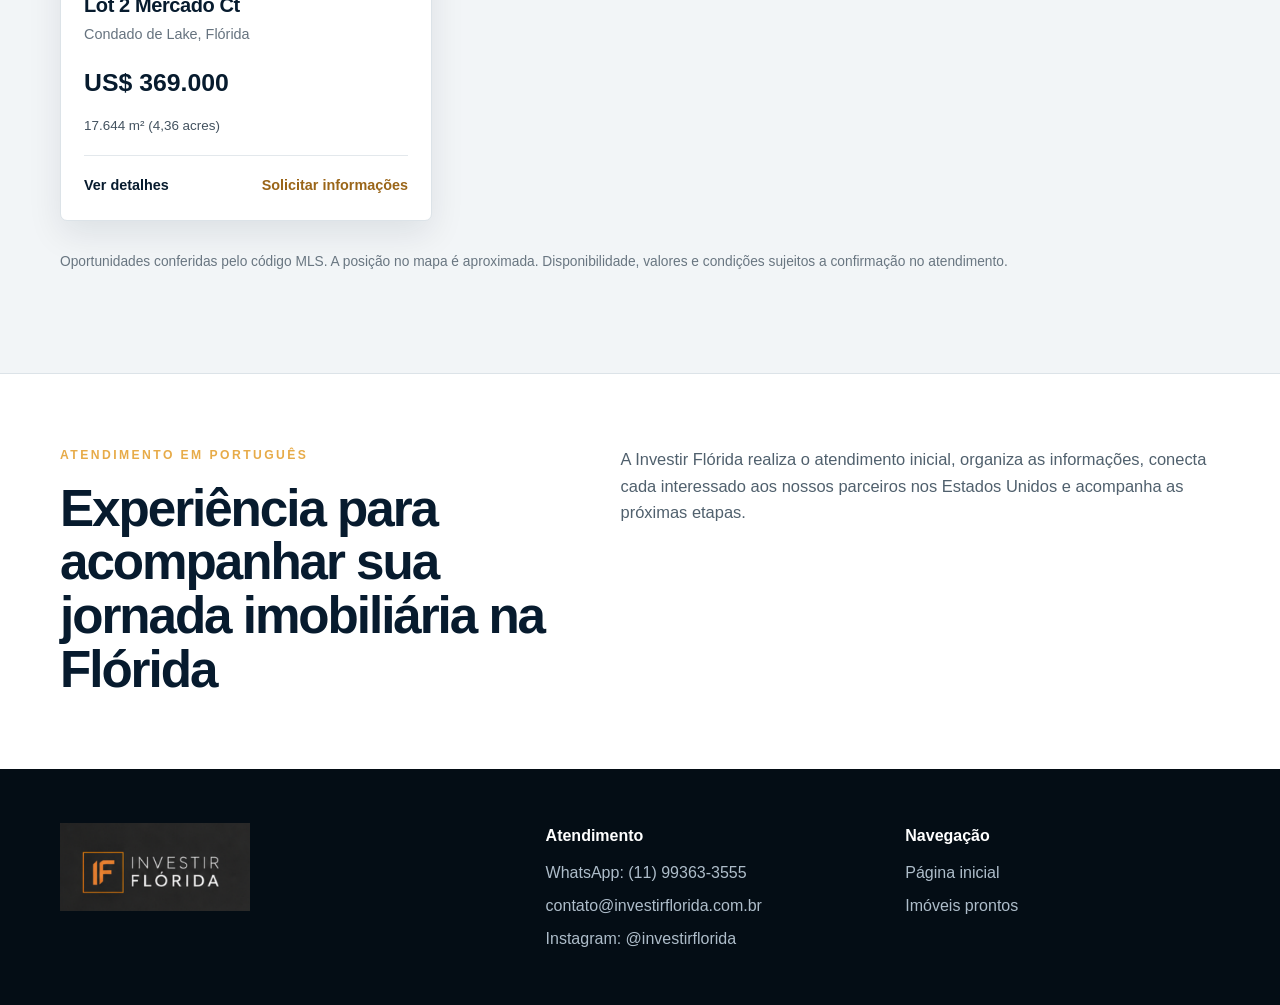
==== commit 9d5996cf: "Adiciona mapa de imoveis" ====
--- a/imoveis.html
+++ b/imoveis.html
@@ -5,7 +5,9 @@
   <meta name="viewport" content="width=device-width, initial-scale=1">
   <title>Imóveis na Flórida | Investir Flórida</title>
   <meta name="description" content="Seleção de imóveis para venda e locação na Flórida com atendimento personalizado em português.">
-  <link rel="stylesheet" href="styles.css?v=20261007-2">
+  <link rel="stylesheet" href="https://unpkg.com/leaflet@1.9.4/dist/leaflet.css">
+  <link rel="stylesheet" href="https://unpkg.com/leaflet.markercluster@1.5.3/dist/MarkerCluster.css">
+  <link rel="stylesheet" href="styles.css?v=20261011-1">
 </head>
 <body class="catalog-page">
   <header class="topbar">
@@ -45,9 +47,11 @@
           <button class="filter-button" type="button" data-filter="comercial">Locação comercial</button>
         </div>
 
+        <div class="property-map" id="property-map" aria-label="Mapa dos imóveis na Flórida"></div>
+
         <div class="property-grid" id="property-grid"></div>
 
-        <p class="catalog-note">Seleção atual com 18 oportunidades conferidas pelo código MLS. Disponibilidade, valores e condições sujeitos a confirmação no atendimento.</p>
+        <p class="catalog-note">Oportunidades conferidas pelo código MLS. A posição no mapa é aproximada. Disponibilidade, valores e condições sujeitos a confirmação no atendimento.</p>
       </div>
     </section>
 
@@ -72,7 +76,10 @@
     </div>
   </footer>
   <a class="whatsapp-float" aria-label="Falar com a Investir Flórida pelo WhatsApp" href="https://wa.me/5511993633555?text=Ol%C3%A1%2C%20vim%20pelo%20cat%C3%A1logo%20da%20Investir%20Fl%C3%B3rida." target="_blank" rel="noopener">☎</a>
-  <script src="catalog-data.js?v=20261007-2"></script>
-  <script src="catalog.js?v=20261007-2"></script>
+  <script src="https://unpkg.com/leaflet@1.9.4/dist/leaflet.js"></script>
+  <script src="https://unpkg.com/leaflet.markercluster@1.5.3/dist/leaflet.markercluster.js"></script>
+  <script src="catalog-data.js?v=20261011-1"></script>
+  <script src="catalog.js?v=20261011-1"></script>
+  <script src="map.js?v=20261011-1"></script>
 </body>
 </html>
--- a/styles.css
+++ b/styles.css
@@ -180,3 +180,23 @@
 @media(max-width:1000px){.property-grid{grid-template-columns:repeat(2,1fr)}}
 @media(max-width:900px){nav{display:none}.nav .button-small{display:none}.path-grid,.split,.ready-split,.partner-box,.detail-layout,.credibility-layout{grid-template-columns:1fr}.stats,.models{grid-template-columns:1fr 1fr}.path-card{min-height:480px}.partner-box{gap:25px}.ready-image{min-height:430px}.footer-grid{grid-template-columns:1fr 1fr}.footer-grid>img{grid-column:1/-1}.gallery-stage>img{height:min(560px,72vw)}}
 @media(max-width:580px){.contact-strip{display:none}.nav{height:72px}.section{padding:76px 0}.hero{min-height:auto;padding:125px 0 54px;background-position:62% center}.brand img{width:158px}.hero-layout{gap:28px}.trust-line{display:grid;gap:8px;margin-top:30px}.opportunity-box{max-width:315px;padding:18px}.opportunity-box h2{font-size:1.3rem}.path-card{padding:28px;min-height:510px}.stats,.models,.property-grid{grid-template-columns:1fr}.purpose-grid{grid-template-columns:1fr}.footer-grid{grid-template-columns:1fr}.hero-actions .button{width:100%}.whatsapp-float{right:15px;bottom:15px}.catalog-hero{padding:125px 0 52px}.catalog-section{padding:35px 0 75px}.catalog-toolbar{gap:7px}.filter-button{padding:9px 12px;font-size:.8rem}.property-image-link img,.property-photo-placeholder{height:225px}.property-image-link.has-image::after{right:9px;bottom:9px;width:105px;height:49px}.property-actions{align-items:flex-start;flex-direction:column}.property-detail-main{padding:105px 0 65px}.gallery-stage>img{height:68vw;min-height:260px}.gallery-stage>.gallery-watermark{right:10px;bottom:10px;width:105px}.gallery-arrow{width:40px;height:40px}.gallery-thumbnail{flex-basis:78px;height:58px}.detail-photo-placeholder{min-height:300px}.detail-content{padding:25px 20px}.detail-content h1{font-size:2.15rem}.catalog-credibility{padding:58px 0}.credibility-layout{gap:25px}}
+.property-map{height:460px;margin-bottom:30px;border:1px solid #dce3e8;border-radius:8px;overflow:hidden;box-shadow:var(--shadow);background:#e8eef2;z-index:0}
+.map-price-wrap{background:none;border:0}
+.map-price{position:absolute;left:0;top:0;transform:translate(-50%,-100%);margin-top:-6px;display:inline-block;white-space:nowrap;padding:5px 10px;border-radius:999px;background:#fff;color:var(--navy);font:800 12.5px/1.2 Inter,Segoe UI,Roboto,Arial,sans-serif;border:1.5px solid var(--navy);box-shadow:0 4px 12px rgba(7,27,46,.28)}
+.map-price:after{content:'';position:absolute;left:50%;bottom:-6px;width:9px;height:9px;background:#fff;border-right:1.5px solid var(--navy);border-bottom:1.5px solid var(--navy);transform:translateX(-50%) rotate(45deg)}
+.map-price-locacao,.map-price-comercial{border-color:var(--gold)}
+.map-price-locacao:after,.map-price-comercial:after{border-color:var(--gold)}
+.map-price-wrap:hover{z-index:1000!important}
+.map-price-wrap:hover .map-price{background:var(--navy);color:#fff}
+.map-price-wrap:hover .map-price:after{background:var(--navy)}
+.map-cluster{display:grid;place-items:center;border-radius:50%;background:var(--navy);color:#fff;font:800 14px/1 Inter,Segoe UI,Roboto,Arial,sans-serif;border:3px solid #fff;box-shadow:0 5px 16px rgba(7,27,46,.35)}
+.map-cluster span{display:block}
+.map-popup{display:block;color:var(--ink);text-decoration:none;font-family:Inter,Segoe UI,Roboto,Arial,sans-serif}
+.map-popup img{display:block;width:100%;height:120px;object-fit:cover;border-radius:5px;margin-bottom:9px}
+.map-popup-status{display:block;color:var(--gold);font-size:11px;font-weight:800;letter-spacing:.04em;text-transform:uppercase}
+.map-popup strong{display:block;color:var(--navy);font-size:15px;line-height:1.2;margin:3px 0 5px}
+.map-popup-price{display:block;color:var(--navy);font-size:16px;font-weight:850}
+.map-popup-price small{font-size:11px;font-weight:700}
+.map-popup-link{display:inline-block;margin-top:7px;color:var(--gold);font-size:13px;font-weight:850}
+.leaflet-popup-content{margin:12px}
+@media(max-width:580px){.property-map{height:360px;margin-bottom:22px}}
